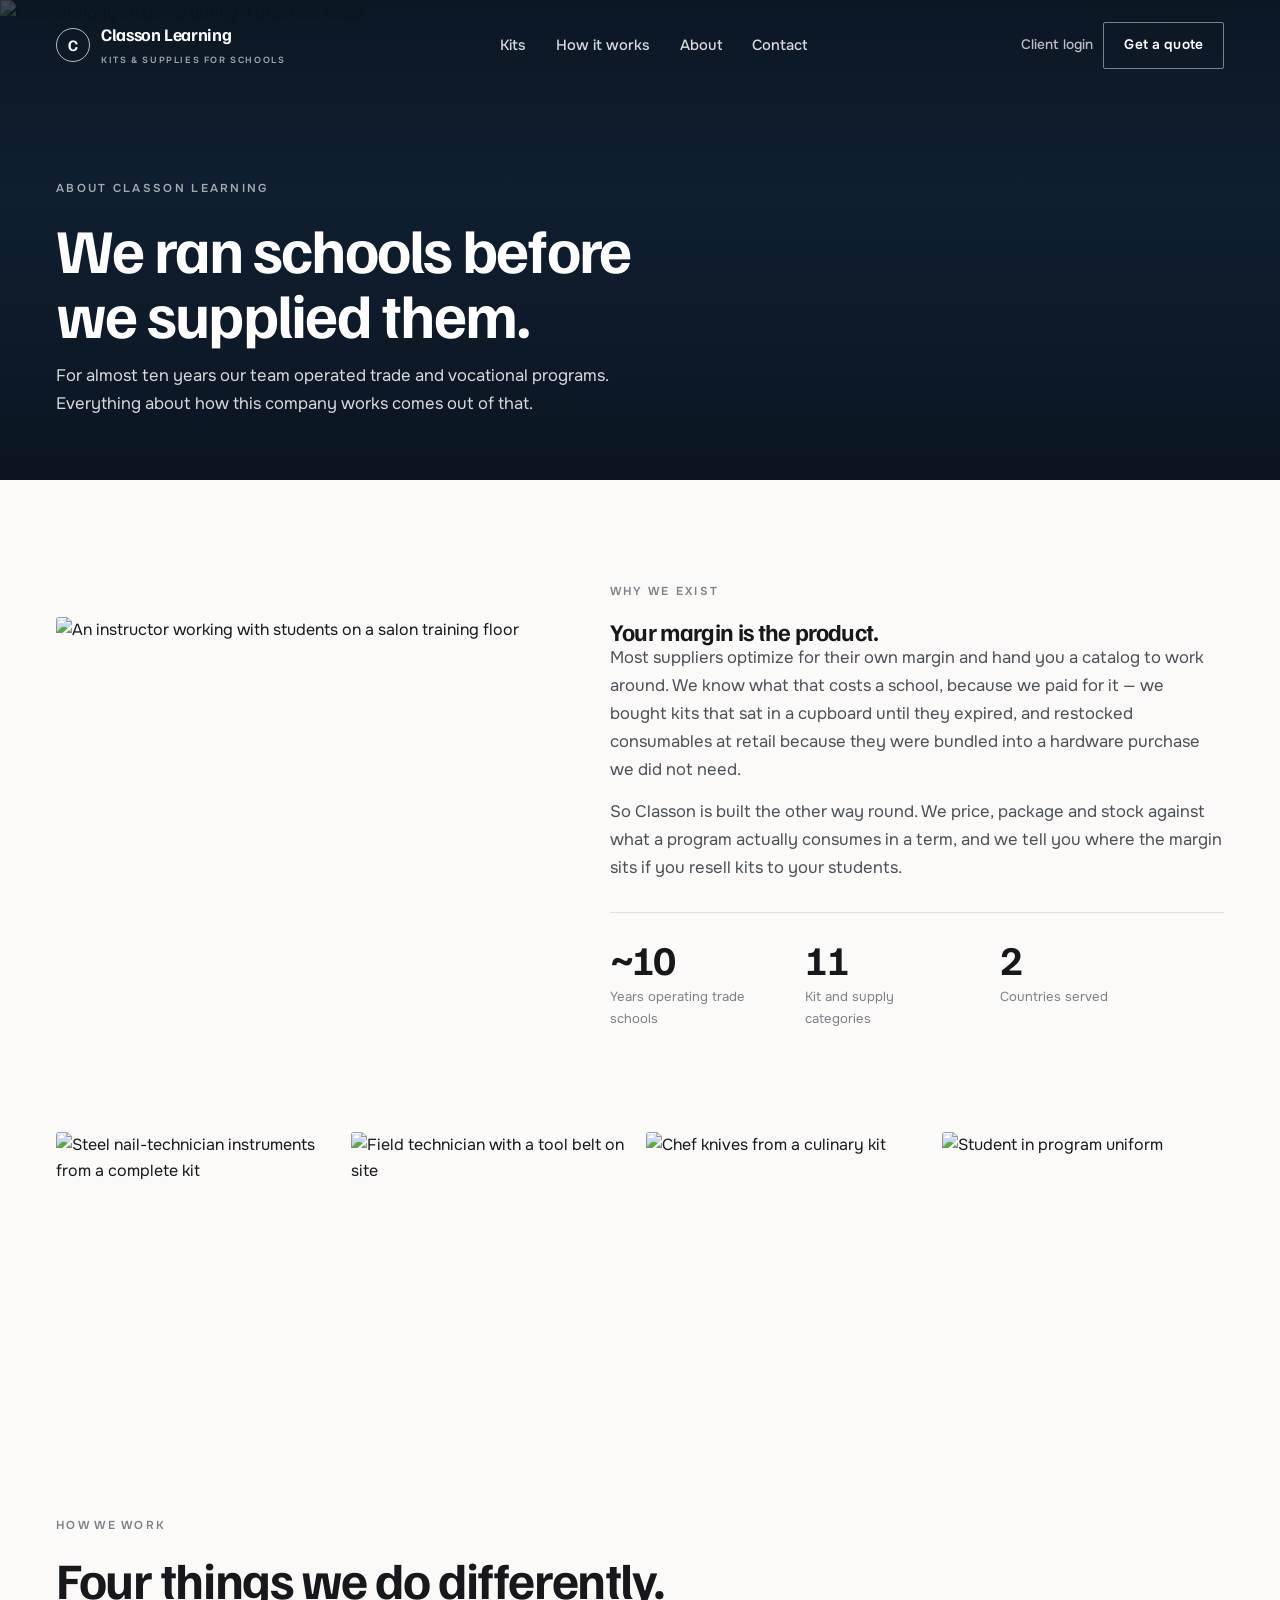
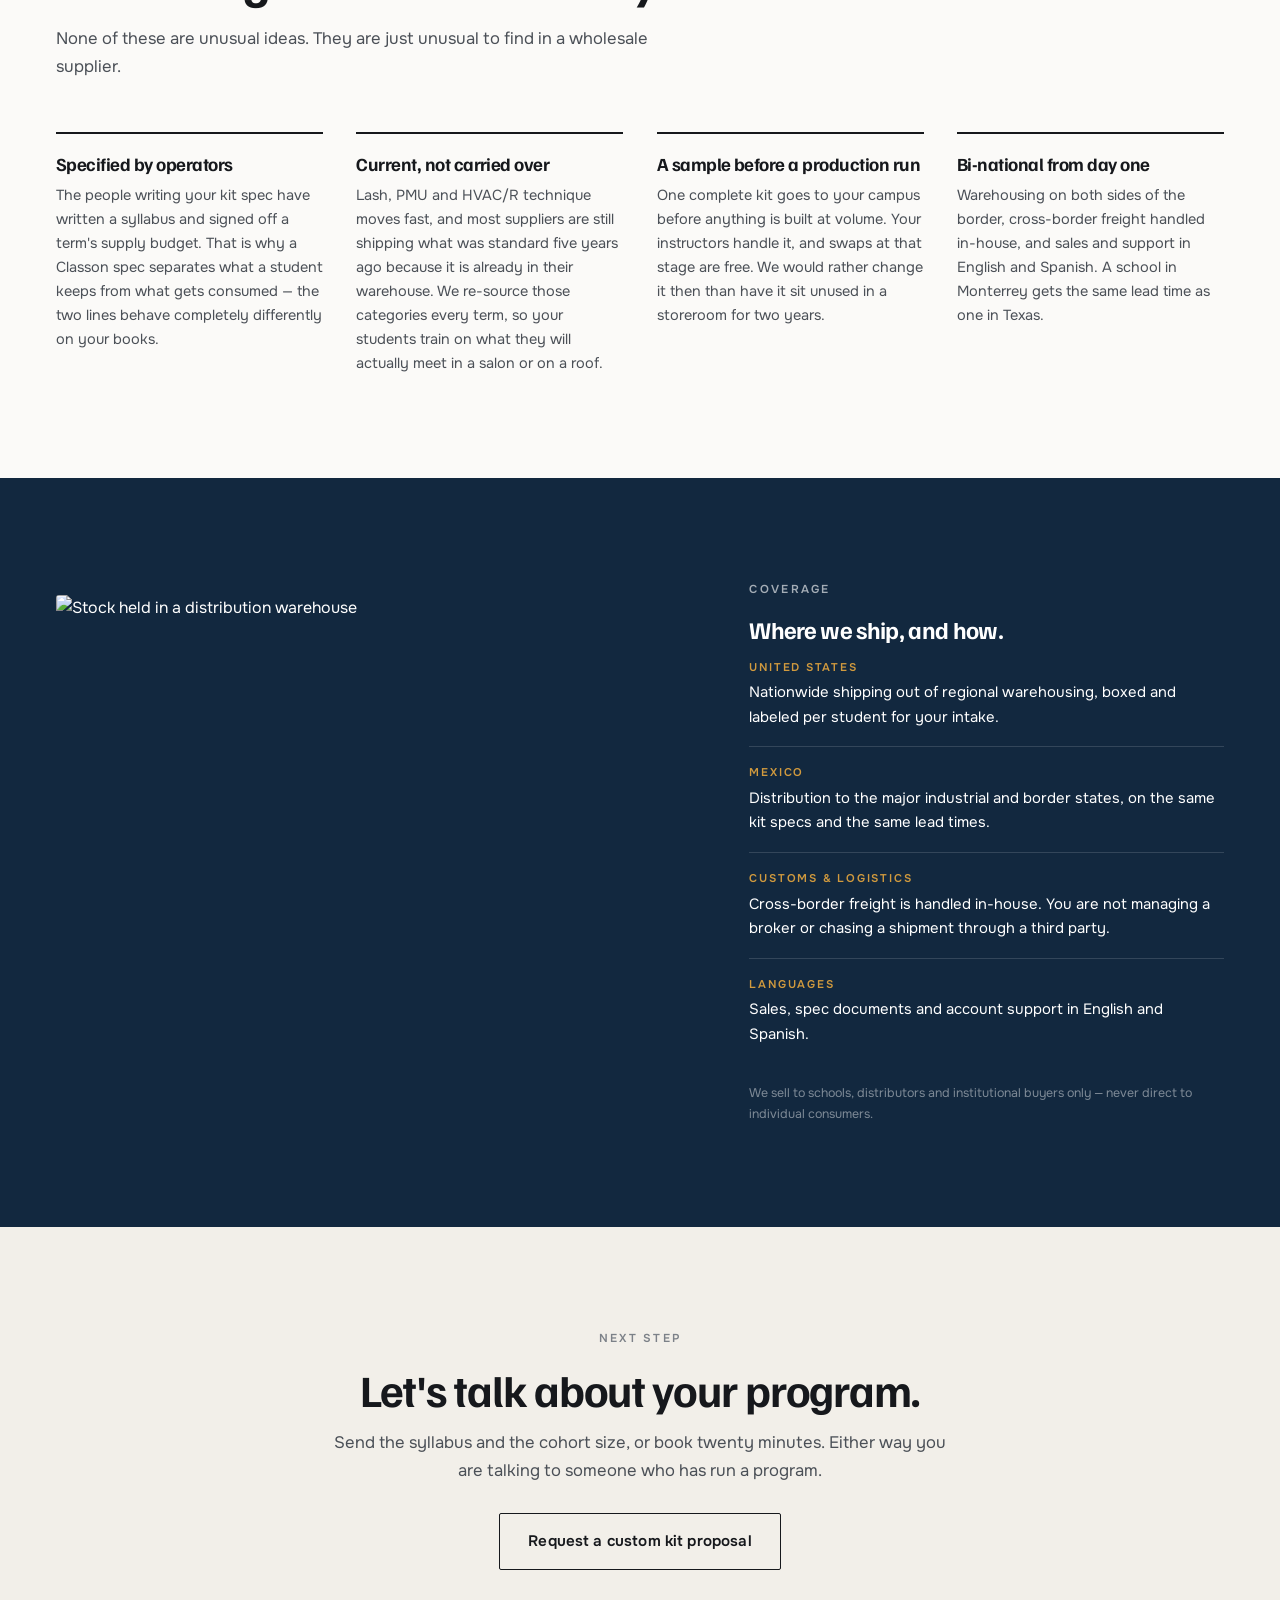
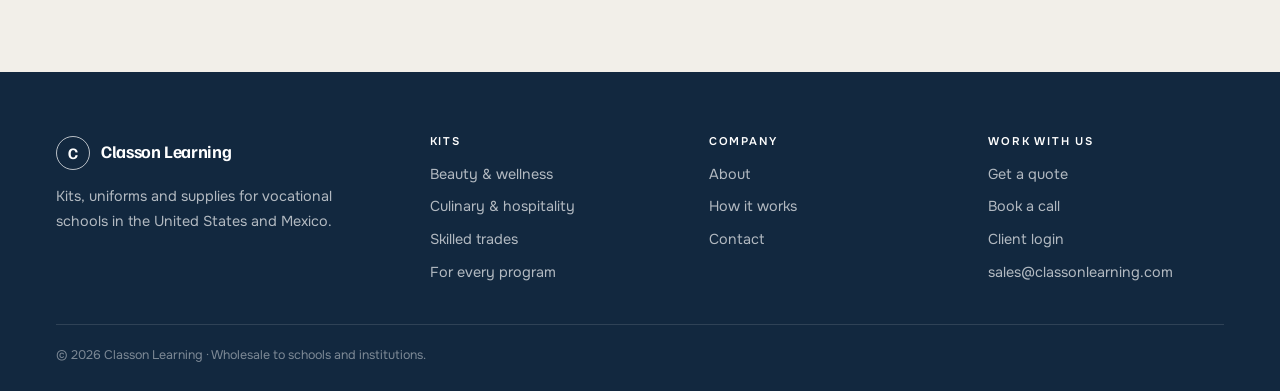
==== about.html @ 0c523d6c "Align site with the deck: quieter hero, industry groups, less copy Home now follows the deck: a quie" ====
<!DOCTYPE html>
<html lang="en">
<head>
<meta charset="UTF-8">
<meta name="viewport" content="width=device-width, initial-scale=1.0">
<title>Classon Learning | Operators First</title>
<meta name="description" content="We ran trade and vocational schools for almost ten years before we supplied one. That is why Classon kits are specified around a school's margin, not a supplier's catalog.">
<link rel="icon" type="image/png" sizes="32x32" href="img/favicon-32.png">
<link rel="apple-touch-icon" href="img/apple-touch-icon.png">
<link rel="preconnect" href="https://fonts.googleapis.com">
<link rel="preconnect" href="https://fonts.gstatic.com" crossorigin>
<link rel="stylesheet" href="https://fonts.googleapis.com/css2?family=Familjen+Grotesk:wght@400;500;600;700&family=Onest:wght@300;400;500;600&display=swap">
<link rel="stylesheet" href="css/landing.css">
<link rel="stylesheet" href="css/pages.css">
<link rel="stylesheet" href="css/site.css">
</head>
<body>

<header class="top">
  <div class="top-in">
    <a class="brand" href="index.html">
      <span class="brand-mark">C</span>
      <span>
        <span class="brand-name">Classon Learning</span>
        <span class="brand-sub">Kits &amp; supplies for schools</span>
      </span>
    </a>
    <nav class="top-nav">
      <a href="products.html">Kits</a>
      <a href="index.html#how">How it works</a>
      <a href="about.html">About</a>
      <a href="contact.html">Contact</a>
    </nav>
    <div class="top-actions">
      <a class="top-login" href="https://shop.classonlearning.com/account">Client login</a>
      <a class="btn btn-line" href="contact.html#form">Get a quote</a>
    </div>
  </div>
</header>




<section class="phead">
  <img src="https://images.unsplash.com/photo-1559599101-f09722fb4948?auto=format&fit=crop&w=2000&q=70"
       alt="Cosmetology students during a practical class">
  <div class="phead-in">
    <p class="eyebrow on-dark">About Classon Learning</p>
    <h1>We ran schools before we supplied them.</h1>
    <p class="lede">For almost ten years our team operated trade and vocational programs. Everything about how this company works comes out of that.</p>
  </div>
</section>

<!-- ============ THE ARGUMENT ============ -->
<section class="sec">
  <div class="shell proof">
    <div class="proof-img">
      <img loading="lazy" src="https://images.unsplash.com/photo-1774660810725-fb04e002003d?auto=format&fit=crop&w=1100&q=70" alt="An instructor working with students on a salon training floor">
    </div>
    <div>
      <p class="eyebrow">Why we exist</p>
      <h2>Your margin is the product.</h2>
      <p class="lede">Most suppliers optimize for their own margin and hand you a catalog to work around. We know what that costs a school, because we paid for it — we bought kits that sat in a cupboard until they expired, and restocked consumables at retail because they were bundled into a hardware purchase we did not need.</p>
      <p class="lede" style="margin-top:14px">So Classon is built the other way round. We price, package and stock against what a program actually consumes in a term, and we tell you where the margin sits if you resell kits to your students.</p>
      <div class="stats">
        <div><strong>~10</strong><span>Years operating trade schools</span></div>
        <div><strong>11</strong><span>Kit and supply categories</span></div>
        <div><strong>2</strong><span>Countries served</span></div>
      </div>
    </div>
  </div>
</section>

<!-- ============ PHOTO STRIP ============ -->
<div class="shell">
  <div class="strip">
    <img loading="lazy" src="https://images.unsplash.com/photo-1775500835259-d3b3f6d6e2f2?auto=format&fit=crop&w=700&q=70" alt="Steel nail-technician instruments from a complete kit">
    <img loading="lazy" src="https://images.unsplash.com/photo-1625148230889-8195e85aae6b?auto=format&fit=crop&w=700&q=70" alt="Field technician with a tool belt on site">
    <img loading="lazy" src="https://images.unsplash.com/photo-1778070798261-0c887a3468e3?auto=format&fit=crop&w=700&q=70" alt="Chef knives from a culinary kit">
    <img loading="lazy" src="https://images.unsplash.com/photo-1781710524164-da3a77c203e2?auto=format&fit=crop&w=700&q=70" alt="Student in program uniform">
  </div>
</div>

<!-- ============ WHAT WE BELIEVE ============ -->
<section class="sec">
  <div class="shell">
    <div class="sec-head">
      <p class="eyebrow">How we work</p>
      <h2>Four things we do differently.</h2>
      <p class="lede">None of these are unusual ideas. They are just unusual to find in a wholesale supplier.</p>
    </div>
    <div class="beliefs">
      <div class="belief">
        <h3>Specified by operators</h3>
        <p>The people writing your kit spec have written a syllabus and signed off a term's supply budget. That is why a Classon spec separates what a student keeps from what gets consumed — the two lines behave completely differently on your books.</p>
      </div>
      <div class="belief">
        <h3>Current, not carried over</h3>
        <p>Lash, PMU and HVAC/R technique moves fast, and most suppliers are still shipping what was standard five years ago because it is already in their warehouse. We re-source those categories every term, so your students train on what they will actually meet in a salon or on a roof.</p>
      </div>
      <div class="belief">
        <h3>A sample before a production run</h3>
        <p>One complete kit goes to your campus before anything is built at volume. Your instructors handle it, and swaps at that stage are free. We would rather change it then than have it sit unused in a storeroom for two years.</p>
      </div>
      <div class="belief">
        <h3>Bi-national from day one</h3>
        <p>Warehousing on both sides of the border, cross-border freight handled in-house, and sales and support in English and Spanish. A school in Monterrey gets the same lead time as one in Texas.</p>
      </div>
    </div>
  </div>
</section>

<!-- ============ COVERAGE ============ -->
<section class="sec sec-dark">
  <div class="shell inside">
    <div class="inside-img">
      <img loading="lazy" src="https://images.unsplash.com/photo-1587293852726-70cdb56c2866?auto=format&fit=crop&w=1200&q=70" alt="Stock held in a distribution warehouse">
    </div>
    <div>
      <p class="eyebrow on-dark">Coverage</p>
      <h2>Where we ship, and how.</h2>
      <ul class="cover">
        <li><strong>United States</strong>Nationwide shipping out of regional warehousing, boxed and labeled per student for your intake.</li>
        <li><strong>Mexico</strong>Distribution to the major industrial and border states, on the same kit specs and the same lead times.</li>
        <li><strong>Customs &amp; logistics</strong>Cross-border freight is handled in-house. You are not managing a broker or chasing a shipment through a third party.</li>
        <li><strong>Languages</strong>Sales, spec documents and account support in English and Spanish.</li>
      </ul>
      <p class="foot-note">We sell to schools, distributors and institutional buyers only — never direct to individual consumers.</p>
    </div>
  </div>
</section>

<!-- ============ CTA ============ -->
<section class="sec sec-tint">
  <div class="shell band">
    <p class="eyebrow">Next step</p>
    <h2>Let's talk about your program.</h2>
    <p class="lede">Send the syllabus and the cohort size, or book twenty minutes. Either way you are talking to someone who has run a program.</p>
    <a class="btn btn-ink" href="contact.html">Request a custom kit proposal</a>
  </div>
</section>

<footer class="foot">
  <div class="shell">
    <div class="foot-grid">
      <div>
        <a class="brand" href="index.html">
          <span class="brand-mark">C</span>
          <span><span class="brand-name">Classon Learning</span></span>
        </a>
        <p class="foot-blurb">Kits, uniforms and supplies for vocational schools in the United States and Mexico.</p>
      </div>
      <div>
        <h4>Kits</h4>
        <ul>
          <li><a href="products.html#beauty">Beauty &amp; wellness</a></li>
          <li><a href="products.html#culinary-hospitality">Culinary &amp; hospitality</a></li>
          <li><a href="products.html#skilled-trades">Skilled trades</a></li>
          <li><a href="products.html#every-program">For every program</a></li>
        </ul>
      </div>
      <div>
        <h4>Company</h4>
        <ul>
          <li><a href="about.html">About</a></li>
          <li><a href="index.html#how">How it works</a></li>
          <li><a href="contact.html">Contact</a></li>
        </ul>
      </div>
      <div>
        <h4>Work with us</h4>
        <ul>
          <li><a href="contact.html#form">Get a quote</a></li>
          <li><a href="#" data-book>Book a call</a></li>
          <li><a href="https://shop.classonlearning.com/account">Client login</a></li>
          <li><a href="mailto:sales@classonlearning.com">sales@classonlearning.com</a></li>
        </ul>
      </div>
    </div>
    <p class="foot-note">© 2026 Classon Learning · Wholesale to schools and institutions.</p>
  </div>
</footer>

<script src="js/site.js"></script>
</body>
</html>
---- css/landing.css ----
/* ==========================================================================
   Classon Learning — custom-kit landing page
   Photography carries the page; the chrome stays quiet.
   ========================================================================== */

:root {
  --f-display: "Familjen Grotesk", "Helvetica Neue", Arial, sans-serif;
  --f-body: "Onest", "Helvetica Neue", Arial, sans-serif;

  --paper: #fbfaf8;
  --paper-2: #f2efe9;
  --ink: #16181c;
  --ink-70: #4b5057;
  --ink-45: #7c8188;
  --line: #e4e0d8;

  --navy: #1b3a5c;
  --navy-deep: #12283f;
  --amber: #d19a3e;
  --amber-deep: #b07f2c;

  --gutter: clamp(20px, 4.5vw, 56px);
  --max: 1320px;
  --ease: cubic-bezier(.22, .61, .36, 1);
}

* { box-sizing: border-box; }

html { scroll-behavior: smooth; }

body {
  margin: 0;
  background: var(--paper);
  color: var(--ink);
  font-family: var(--f-body);
  font-size: 16px;
  line-height: 1.65;
  -webkit-font-smoothing: antialiased;
  -moz-osx-font-smoothing: grayscale;
}

img { display: block; max-width: 100%; }

h1, h2, h3, h4 {
  font-family: var(--f-display);
  font-weight: 700;
  line-height: 1.04;
  letter-spacing: -.028em;
  margin: 0;
  text-wrap: balance;
}

p { margin: 0; }
a { color: inherit; }

::selection { background: var(--amber); color: #fff; }
:focus-visible { outline: 2px solid var(--amber); outline-offset: 3px; }

.shell { width: 100%; max-width: var(--max); margin-inline: auto; padding-inline: var(--gutter); }

/* ---------- shared bits -------------------------------------------------- */
.eyebrow {
  font-family: var(--f-body);
  font-size: .72rem;
  font-weight: 600;
  letter-spacing: .2em;
  text-transform: uppercase;
  color: var(--ink-45);
  margin-bottom: 18px;
}
.eyebrow.on-dark { color: rgba(255, 255, 255, .62); }

.lede {
  font-size: clamp(1.02rem, 1.3vw, 1.16rem);
  line-height: 1.68;
  color: var(--ink-70);
  max-width: 58ch;
}

.btn {
  display: inline-flex;
  align-items: center;
  gap: 10px;
  padding: 15px 28px;
  border: 1px solid transparent;
  border-radius: 2px;
  font-family: var(--f-body);
  font-size: .95rem;
  font-weight: 600;
  letter-spacing: .01em;
  text-decoration: none;
  cursor: pointer;
  transition: background .2s var(--ease), color .2s var(--ease), border-color .2s var(--ease);
}
.btn-solid { background: var(--amber); color: #1a1408; }
.btn-solid:hover { background: var(--amber-deep); color: #fff; }
.btn-line { border-color: rgba(255, 255, 255, .45); color: #fff; }
.btn-line:hover { background: rgba(255, 255, 255, .12); border-color: #fff; }
.btn-ink { border-color: var(--ink); color: var(--ink); }
.btn-ink:hover { background: var(--ink); color: var(--paper); }

/* ---------- header ------------------------------------------------------- */
.top {
  position: absolute;
  inset: 0 0 auto;
  z-index: 50;
  padding-block: 22px;
}
.top-in {
  display: flex;
  align-items: center;
  justify-content: space-between;
  gap: 24px;
  max-width: var(--max);
  margin-inline: auto;
  padding-inline: var(--gutter);
}
.brand { display: flex; align-items: center; gap: 11px; text-decoration: none; color: #fff; }
.brand-mark {
  width: 34px; height: 34px;
  display: grid; place-items: center;
  border: 1.5px solid rgba(255, 255, 255, .7);
  border-radius: 50%;
  font-family: var(--f-display);
  font-weight: 700;
  font-size: 1rem;
  line-height: 1;
}
.brand-name {
  font-family: var(--f-display);
  font-weight: 700;
  font-size: 1.1rem;
  letter-spacing: -.02em;
  line-height: 1.1;
}
.brand-sub {
  display: block;
  font-family: var(--f-body);
  font-size: .56rem;
  font-weight: 600;
  letter-spacing: .18em;
  text-transform: uppercase;
  color: rgba(255, 255, 255, .62);
  margin-top: 3px;
}
.top-nav { display: flex; align-items: center; gap: 30px; }
.top-nav a {
  color: rgba(255, 255, 255, .84);
  text-decoration: none;
  font-size: .92rem;
  font-weight: 500;
  white-space: nowrap;
  transition: color .2s var(--ease);
}
.top-nav a:hover { color: #fff; }
.top .btn { padding: 11px 20px; font-size: .86rem; }

/* ---------- hero --------------------------------------------------------- */
.hero {
  position: relative;
  min-height: min(88vh, 780px);
  display: flex;
  align-items: flex-end;
  overflow: hidden;
  background: var(--navy-deep);
}
.hero-img {
  position: absolute;
  inset: 0;
  width: 100%; height: 100%;
  object-fit: cover;
}
.hero::after {
  content: "";
  position: absolute;
  inset: 0;
  background: linear-gradient(180deg, rgba(10, 18, 28, .72) 0%, rgba(10, 18, 28, .28) 34%, rgba(10, 18, 28, .82) 100%);
}
.hero-in {
  position: relative;
  z-index: 2;
  width: 100%;
  max-width: var(--max);
  margin-inline: auto;
  padding: 0 var(--gutter) clamp(44px, 6vw, 76px);
  color: #fff;
}
.hero h1 {
  font-size: clamp(2.5rem, 6.4vw, 5rem);
  max-width: 17ch;
  margin-bottom: 20px;
  color: #fff;
}
.hero .lede { color: rgba(255, 255, 255, .84); max-width: 50ch; }
.hero-cta { display: flex; flex-wrap: wrap; gap: 12px; margin-top: 30px; }

/* trades rail sits on the hero's lower edge */
.rail {
  background: var(--navy-deep);
  color: #fff;
  border-top: 1px solid rgba(255, 255, 255, .1);
}
.rail-in {
  display: flex;
  gap: clamp(18px, 3vw, 42px);
  overflow-x: auto;
  scrollbar-width: none;
  padding: 18px var(--gutter);
  max-width: var(--max);
  margin-inline: auto;
  align-items: center;
}
.rail-in::-webkit-scrollbar { display: none; }
.rail-label {
  flex: 0 0 auto;
  font-size: .7rem;
  font-weight: 600;
  letter-spacing: .18em;
  text-transform: uppercase;
  color: rgba(255, 255, 255, .5);
}
.rail-item {
  flex: 0 0 auto;
  display: flex;
  align-items: center;
  gap: 10px;
  font-size: .88rem;
  font-weight: 500;
  color: rgba(255, 255, 255, .9);
  white-space: nowrap;
}
.rail-item img {
  width: 40px; height: 40px;
  border-radius: 2px;
  object-fit: cover;
  filter: saturate(.9);
}

/* ---------- section scaffolding ------------------------------------------ */
.sec { padding-block: clamp(64px, 8vw, 118px); }
.sec-head { max-width: 62ch; margin-bottom: clamp(34px, 4vw, 54px); }
.sec-head h2 { font-size: clamp(2rem, 4.2vw, 3.2rem); margin-bottom: 18px; }

.sec-dark { background: var(--navy-deep); color: #fff; }
.sec-dark .lede { color: rgba(255, 255, 255, .78); }
.sec-tint { background: var(--paper-2); }

/* ---------- the custom-kit process --------------------------------------- */
.step {
  display: grid;
  grid-template-columns: minmax(0, 1.05fr) minmax(0, .95fr);
  gap: clamp(28px, 4.5vw, 72px);
  align-items: center;
  padding-block: clamp(34px, 4.5vw, 58px);
  border-top: 1px solid var(--line);
}
.step:first-of-type { border-top: 0; padding-top: 0; }
.step:nth-child(even) .step-media { order: -1; }

.step-media { position: relative; }
.step-media img {
  width: 100%;
  aspect-ratio: 4 / 3;
  object-fit: cover;
  border-radius: 3px;
}
.step-n {
  position: absolute;
  top: 16px; left: 16px;
  width: 42px; height: 42px;
  display: grid; place-items: center;
  background: var(--paper);
  color: var(--ink);
  font-family: var(--f-display);
  font-weight: 700;
  font-size: 1.05rem;
  border-radius: 50%;
}
.step h3 { font-size: clamp(1.4rem, 2.4vw, 1.95rem); margin-bottom: 12px; }
.step p { color: var(--ink-70); max-width: 46ch; }
.step-note {
  margin-top: 16px;
  padding-top: 14px;
  border-top: 1px solid var(--line);
  font-size: .86rem;
  color: var(--ink-45);
}

/* ---------- mosaic gallery ------------------------------------------------ */
.mosaic {
  display: grid;
  grid-template-columns: repeat(4, 1fr);
  gap: clamp(8px, 1vw, 14px);
}
.tile { position: relative; overflow: hidden; border-radius: 3px; background: var(--paper-2); }
.tile img {
  width: 100%; height: 100%;
  object-fit: cover;
  transition: transform .7s var(--ease);
}
.tile:hover img { transform: scale(1.04); }
.tile figcaption {
  position: absolute;
  left: 0; right: 0; bottom: 0;
  padding: 26px 16px 14px;
  background: linear-gradient(transparent, rgba(8, 14, 22, .85));
  color: #fff;
  font-size: .82rem;
  font-weight: 500;
  letter-spacing: .01em;
}
.tile figcaption b { display: block; font-size: .66rem; font-weight: 600; letter-spacing: .16em; text-transform: uppercase; color: rgba(255, 255, 255, .62); margin-bottom: 3px; }

.t-wide { grid-column: span 2; }
.t-tall { grid-row: span 2; }
.tile.t-tall img { min-height: 100%; }
.t-sq { aspect-ratio: 1; }
.t-43 { aspect-ratio: 4 / 3; }
.t-32 { aspect-ratio: 3 / 2; }

/* ---------- inside a kit -------------------------------------------------- */
.inside {
  display: grid;
  grid-template-columns: minmax(0, 1.15fr) minmax(0, .85fr);
  gap: clamp(28px, 4vw, 64px);
  align-items: center;
}
.inside-img img { width: 100%; aspect-ratio: 5 / 4; object-fit: cover; border-radius: 3px; }
.kit-list { list-style: none; margin: 24px 0 0; padding: 0; }
.kit-list li {
  display: flex;
  justify-content: space-between;
  gap: 18px;
  padding: 13px 0;
  border-top: 1px solid rgba(255, 255, 255, .14);
  font-size: .94rem;
}
.kit-list li:first-child { border-top: 0; }
.kit-list span { color: rgba(255, 255, 255, .58); font-size: .84rem; white-space: nowrap; }

/* ---------- proof band ---------------------------------------------------- */
.proof { display: grid; grid-template-columns: minmax(0, .9fr) minmax(0, 1.1fr); gap: clamp(28px, 4vw, 64px); align-items: center; }
.proof-img img { width: 100%; aspect-ratio: 4 / 3; object-fit: cover; border-radius: 3px; }
.stats { display: flex; flex-wrap: wrap; gap: clamp(22px, 4vw, 52px); margin-top: 30px; padding-top: 26px; border-top: 1px solid var(--line); }
.stats div strong {
  display: block;
  font-family: var(--f-display);
  font-size: clamp(1.9rem, 3.2vw, 2.6rem);
  font-weight: 700;
  letter-spacing: -.03em;
  line-height: 1;
  font-variant-numeric: tabular-nums;
}
.stats div span { display: block; margin-top: 6px; font-size: .82rem; color: var(--ink-45); max-width: 16ch; }

/* ---------- three ways to start ------------------------------------------ */
.ways { display: grid; grid-template-columns: repeat(auto-fit, minmax(260px, 1fr)); gap: clamp(14px, 1.6vw, 22px); }
.way {
  display: flex;
  flex-direction: column;
  background: var(--paper);
  border: 1px solid var(--line);
  border-radius: 3px;
  overflow: hidden;
}
.way img { width: 100%; aspect-ratio: 16 / 10; object-fit: cover; }
.way-body { display: flex; flex-direction: column; flex: 1; padding: 24px; }
.way h3 { font-size: 1.3rem; margin-bottom: 10px; }
.way p { flex: 1; font-size: .93rem; line-height: 1.62; color: var(--ink-70); margin-bottom: 20px; }
.way .btn { align-self: flex-start; }

/* ---------- footer -------------------------------------------------------- */
.foot { background: var(--navy-deep); color: rgba(255, 255, 255, .68); padding-block: clamp(46px, 5vw, 70px) 26px; }
.foot-grid {
  display: grid;
  grid-template-columns: minmax(230px, 1.4fr) repeat(auto-fit, minmax(140px, 1fr));
  gap: clamp(26px, 3.4vw, 46px);
  padding-bottom: 30px;
  border-bottom: 1px solid rgba(255, 255, 255, .12);
}
.foot h4 { font-family: var(--f-body); font-size: .7rem; font-weight: 600; letter-spacing: .16em; text-transform: uppercase; color: #fff; margin-bottom: 15px; }
.foot ul { list-style: none; margin: 0; padding: 0; }
.foot li { margin-bottom: 9px; font-size: .9rem; }
.foot a { text-decoration: none; transition: color .2s var(--ease); }
.foot a:hover { color: var(--amber); }
.foot-note { margin-top: 20px; font-size: .78rem; color: rgba(255, 255, 255, .45); }
.foot-blurb { font-size: .9rem; line-height: 1.7; margin-top: 14px; max-width: 34ch; }

/* ---------- responsive ---------------------------------------------------- */
@media (max-width: 1000px) {
  .step, .inside, .proof { grid-template-columns: minmax(0, 1fr); }
  .step:nth-child(even) .step-media { order: 0; }
  .mosaic { grid-template-columns: repeat(2, 1fr); }
  .t-wide { grid-column: span 2; }
  .t-tall { grid-row: span 1; }
  .tile.t-tall { aspect-ratio: 4 / 3; }
}

@media (max-width: 720px) {
  .top-nav { display: none; }
  /* the hero repeats this CTA a few hundred pixels down; two is clutter */
  .top .btn { display: none; }
  .brand-name { white-space: nowrap; }
  .hero { min-height: min(84vh, 640px); }
  .hero-cta .btn { flex: 1 1 auto; justify-content: center; }
}

@media (max-width: 520px) {
  /* four footer columns get too narrow to read below this */
  .foot-grid { grid-template-columns: repeat(2, minmax(0, 1fr)); }
  .foot-grid > :first-child { grid-column: 1 / -1; }
  .mosaic { grid-template-columns: 1fr; }
  .t-wide { grid-column: span 1; }
  .tile { aspect-ratio: 4 / 3; }
}

@media (prefers-reduced-motion: reduce) {
  html { scroll-behavior: auto; }
  *, *::before, *::after { transition-duration: .01ms !important; }
}
---- css/pages.css ----
/* ==========================================================================
   Classon Learning — subpage components
   Extends css/landing.css; load it second. Tokens all come from there.
   ========================================================================== */

/* ---------- compact page head (the subpage equivalent of .hero) ----------- */
.phead {
  position: relative;
  display: flex;
  align-items: flex-end;
  min-height: min(56vh, 480px);
  overflow: hidden;
  background: var(--navy-deep);
}
.phead > img {
  position: absolute;
  inset: 0;
  width: 100%; height: 100%;
  object-fit: cover;
}
.phead::after {
  content: "";
  position: absolute;
  inset: 0;
  background: linear-gradient(180deg, rgba(10, 18, 28, .78) 0%, rgba(10, 18, 28, .42) 40%, rgba(10, 18, 28, .86) 100%);
}
.phead-in {
  position: relative;
  z-index: 2;
  width: 100%;
  max-width: var(--max);
  margin-inline: auto;
  padding: 0 var(--gutter) clamp(38px, 5vw, 62px);
  color: #fff;
}
.phead h1 {
  font-size: clamp(2.1rem, 5vw, 3.9rem);
  max-width: 20ch;
  color: #fff;
}
.phead .lede { color: rgba(255, 255, 255, .84); margin-top: 16px; }

/* ---------- program jump bar --------------------------------------------- */
.chips {
  position: sticky;
  top: 0;
  z-index: 40;
  background: var(--navy-deep);
  border-bottom: 1px solid rgba(255, 255, 255, .1);
}
.chips-in {
  display: flex;
  align-items: center;
  gap: 8px;
  overflow-x: auto;
  scrollbar-width: none;
  max-width: var(--max);
  margin-inline: auto;
  padding: 12px var(--gutter);
}
.chips-in::-webkit-scrollbar { display: none; }
.chips a {
  flex: 0 0 auto;
  padding: 8px 15px;
  border: 1px solid rgba(255, 255, 255, .2);
  border-radius: 2px;
  color: rgba(255, 255, 255, .82);
  font-size: .84rem;
  font-weight: 500;
  text-decoration: none;
  white-space: nowrap;
  transition: background .2s var(--ease), border-color .2s var(--ease), color .2s var(--ease);
}
.chips a:hover { background: rgba(255, 255, 255, .12); border-color: #fff; color: #fff; }

/* ---------- one program: banner, then its kits ---------------------------- */
.prog { padding-block: clamp(40px, 5vw, 68px); border-top: 1px solid var(--line); }
.prog:first-of-type { border-top: 0; padding-top: 0; }

/* scroll-margin keeps the sticky chip bar off the heading when jumped to */
.prog, .anchor { scroll-margin-top: 70px; }

.prog-banner {
  position: relative;
  overflow: hidden;
  border-radius: 3px;
  margin-bottom: clamp(20px, 2.4vw, 32px);
}
.prog-banner img { width: 100%; aspect-ratio: 32 / 9; object-fit: cover; }
.prog-banner::after {
  content: "";
  position: absolute;
  inset: 0;
  background: linear-gradient(90deg, rgba(10, 18, 28, .82) 0%, rgba(10, 18, 28, .3) 62%, transparent 100%);
}
.prog-banner-txt {
  position: absolute;
  z-index: 2;
  left: clamp(20px, 3vw, 40px);
  bottom: clamp(18px, 2.6vw, 34px);
  right: clamp(20px, 3vw, 40px);
  color: #fff;
}
.prog-banner-txt h2 { font-size: clamp(1.5rem, 3vw, 2.3rem); color: #fff; }
.prog-banner-txt p {
  margin-top: 8px;
  font-size: .92rem;
  color: rgba(255, 255, 255, .8);
  max-width: 52ch;
}

/* ---------- kit cards ----------------------------------------------------- */
.kits {
  display: grid;
  grid-template-columns: repeat(auto-fill, minmax(280px, 1fr));
  gap: clamp(14px, 1.6vw, 22px);
}
.kit {
  display: flex;
  flex-direction: column;
  background: var(--paper);
  border: 1px solid var(--line);
  border-radius: 3px;
  overflow: hidden;
}
.kit-photo { overflow: hidden; }
.kit-photo img {
  width: 100%;
  aspect-ratio: 4 / 3;
  object-fit: cover;
  transition: transform .7s var(--ease);
}
.kit:hover .kit-photo img { transform: scale(1.04); }
.kit-body { display: flex; flex-direction: column; flex: 1; padding: 20px 20px 0; }
.kit-body h3 { font-size: 1.14rem; margin-bottom: 9px; }
.kit-body p { flex: 1; font-size: .89rem; line-height: 1.6; color: var(--ink-70); }
.kit-meta {
  display: flex;
  flex-wrap: wrap;
  justify-content: space-between;
  gap: 10px;
  margin-top: 18px;
  padding: 12px 20px;
  border-top: 1px solid var(--line);
  font-size: .76rem;
  letter-spacing: .04em;
  color: var(--ink-45);
  font-variant-numeric: tabular-nums;
}
.kit-meta .sku { text-transform: uppercase; letter-spacing: .1em; }

/* ---------- plain CTA band ------------------------------------------------ */
.band { text-align: center; }
.band h2 { font-size: clamp(1.8rem, 3.6vw, 2.8rem); }
.band .lede { margin: 16px auto 0; }
.band .btn { margin-top: 28px; }

/* ---------- four-photo strip ---------------------------------------------- */
.strip { display: grid; grid-template-columns: repeat(4, 1fr); gap: clamp(8px, 1vw, 14px); }
.strip img { width: 100%; aspect-ratio: 1; object-fit: cover; border-radius: 3px; }

/* ---------- beliefs / coverage lists -------------------------------------- */
.beliefs { display: grid; grid-template-columns: repeat(auto-fit, minmax(240px, 1fr)); gap: clamp(20px, 2.6vw, 40px); }
.belief { padding-top: 20px; border-top: 2px solid var(--ink); }
.belief h3 { font-size: 1.16rem; margin-bottom: 10px; }
.belief p { font-size: .91rem; line-height: 1.65; color: var(--ink-70); }

.cover { list-style: none; margin: 0; padding: 0; }
.cover li { padding: 16px 0; border-top: 1px solid rgba(255, 255, 255, .14); font-size: .93rem; }
.cover li:first-child { border-top: 0; }
.cover strong { display: block; font-family: var(--f-body); font-size: .7rem; font-weight: 600; letter-spacing: .16em; text-transform: uppercase; color: var(--amber); margin-bottom: 5px; }

/* ---------- contact: form + side rail ------------------------------------- */
.reach {
  display: grid;
  grid-template-columns: minmax(0, 1.25fr) minmax(0, .75fr);
  gap: clamp(28px, 4vw, 60px);
  align-items: start;
}
.form-card { background: var(--paper); border: 1px solid var(--line); border-radius: 3px; padding: clamp(22px, 3vw, 38px); }
.fields { display: grid; grid-template-columns: repeat(2, minmax(0, 1fr)); gap: 18px; }
.field { display: flex; flex-direction: column; }
.field.full { grid-column: 1 / -1; }
.field label {
  font-size: .72rem;
  font-weight: 600;
  letter-spacing: .12em;
  text-transform: uppercase;
  color: var(--ink-45);
  margin-bottom: 7px;
}
.field input, .field select, .field textarea {
  font-family: var(--f-body);
  font-size: .95rem;
  color: var(--ink);
  background: #fff;
  border: 1px solid var(--line);
  border-radius: 2px;
  padding: 11px 13px;
  width: 100%;
  transition: border-color .2s var(--ease);
}
.field textarea { min-height: 120px; resize: vertical; }
.field input:focus, .field select:focus, .field textarea:focus { border-color: var(--navy); outline: none; }
.form-card .btn { margin-top: 24px; }
.form-note { margin-top: 14px; font-size: .78rem; line-height: 1.6; color: var(--ink-45); max-width: 52ch; }

.confirm {
  display: none;
  padding: 18px 20px;
  margin-bottom: 24px;
  border-left: 3px solid var(--amber);
  background: var(--paper-2);
  font-size: .93rem;
}
.confirm.show { display: block; }
.confirm strong { display: block; font-family: var(--f-display); font-size: 1.1rem; margin-bottom: 5px; }

.rail-cards { display: flex; flex-direction: column; gap: 18px; }
.rail-card { padding-top: 18px; border-top: 2px solid var(--ink); }
.rail-card h3 { font-size: 1.05rem; margin-bottom: 9px; }
.rail-card p, .rail-card a { font-size: .91rem; line-height: 1.6; color: var(--ink-70); }
.rail-card a { text-decoration: none; border-bottom: 1px solid var(--line); }
.rail-card a:hover { border-bottom-color: var(--ink); }

/* ---------- responsive ---------------------------------------------------- */
@media (max-width: 1000px) {
  .reach { grid-template-columns: minmax(0, 1fr); }
  .prog-banner img { aspect-ratio: 21 / 9; }
}

@media (max-width: 720px) {
  .phead { min-height: min(50vh, 400px); }
  .fields { grid-template-columns: minmax(0, 1fr); }
  .strip { grid-template-columns: repeat(2, 1fr); }
  .prog-banner img { aspect-ratio: 16 / 9; }
}
---- css/site.css ----
/* ==========================================================================
   Classon Learning — value, categories, quote and billing components
   Extends css/landing.css (tokens) and css/pages.css; load last.
   ========================================================================== */

/* ---------- header ------------------------------------------------------- */
.top-actions { display: flex; align-items: center; gap: 10px; }
.top-login { color: rgba(255, 255, 255, .72); font-size: .86rem; font-weight: 500; text-decoration: none; white-space: nowrap; }
.top-login:hover { color: #fff; }

/* ---------- hero promise chips ------------------------------------------ */
.promise { display: flex; flex-wrap: wrap; gap: 8px 22px; margin-top: 26px; padding: 0; list-style: none; }
.promise li { display: flex; align-items: center; gap: 8px; font-size: .9rem; color: rgba(255, 255, 255, .86); }
.promise li::before { content: ""; width: 7px; height: 7px; border-radius: 50%; background: var(--amber); flex: 0 0 auto; }

/* ---------- value: why schools work with us ------------------------------ */
.value { display: grid; grid-template-columns: minmax(0, 1fr) minmax(0, 1.35fr); gap: clamp(28px, 5vw, 72px); align-items: start; }
.value-stat { padding: clamp(24px, 3vw, 40px); background: var(--navy-deep); color: #fff; border-radius: 3px; }
.value-stat strong { display: block; font-family: var(--f-display); font-size: clamp(3rem, 7vw, 5.2rem); line-height: 1; letter-spacing: -.04em; color: var(--amber); }
.value-stat p { margin-top: 14px; font-size: 1.02rem; line-height: 1.55; color: rgba(255, 255, 255, .86); }
.value-stat small { display: block; margin-top: 16px; font-size: .76rem; line-height: 1.5; color: rgba(255, 255, 255, .5); }
.value-list { display: grid; grid-template-columns: repeat(2, minmax(0, 1fr)); gap: clamp(22px, 3vw, 36px); }
.value-item { padding-top: 18px; border-top: 2px solid var(--ink); }
.value-item h3 { font-size: 1.14rem; margin-bottom: 8px; }
.value-item p { font-size: .92rem; line-height: 1.62; color: var(--ink-70); }

/* ---------- category tiles ----------------------------------------------- */
.cats { display: grid; grid-template-columns: repeat(auto-fill, minmax(240px, 1fr)); gap: clamp(12px, 1.4vw, 18px); }
.cat {
  position: relative;
  display: flex;
  align-items: flex-end;
  min-height: 230px;
  overflow: hidden;
  border-radius: 3px;
  background: var(--navy-deep);
  color: #fff;
  text-decoration: none;
}
.cat img { position: absolute; inset: 0; width: 100%; height: 100%; object-fit: cover; transition: transform .7s var(--ease); }
.cat::after { content: ""; position: absolute; inset: 0; background: linear-gradient(180deg, rgba(10, 18, 28, .05) 20%, rgba(10, 18, 28, .86) 100%); }
.cat:hover img { transform: scale(1.05); }
.cat-txt { position: relative; z-index: 2; padding: 18px 18px 16px; }
.cat-txt h3 { font-size: 1.12rem; color: #fff; }
.cat-txt p { margin-top: 5px; font-size: .8rem; line-height: 1.45; color: rgba(255, 255, 255, .78); }

/* ---------- school types -------------------------------------------------- */
.schools { display: flex; flex-wrap: wrap; gap: 10px; margin: 0; padding: 0; list-style: none; }
.schools li { padding: 10px 16px; border: 1px solid rgba(255, 255, 255, .22); border-radius: 2px; font-size: .9rem; color: rgba(255, 255, 255, .9); }

/* ---------- compact steps ------------------------------------------------- */
.steps { display: grid; grid-template-columns: repeat(4, minmax(0, 1fr)); gap: clamp(18px, 2.4vw, 32px); counter-reset: step; margin: 0; padding: 0; list-style: none; }
.steps li { counter-increment: step; padding-top: 18px; border-top: 2px solid var(--ink); }
.steps li::before {
  content: counter(step, decimal-leading-zero);
  display: block;
  margin-bottom: 10px;
  font-family: var(--f-display);
  font-size: .9rem;
  font-weight: 700;
  color: var(--amber-deep);
}
.steps h3 { font-size: 1.1rem; margin-bottom: 8px; }
.steps p { font-size: .9rem; line-height: 1.6; color: var(--ink-70); }

/* ---------- full-service list --------------------------------------------- */
.service { display: grid; grid-template-columns: repeat(auto-fit, minmax(210px, 1fr)); gap: 0 clamp(20px, 3vw, 40px); margin: 0; padding: 0; list-style: none; }
.service li { padding: 14px 0; border-top: 1px solid var(--line); font-size: .93rem; }
.service strong { display: block; font-family: var(--f-display); font-size: 1rem; margin-bottom: 2px; }
.service span { color: var(--ink-70); font-size: .87rem; }

/* ---------- billing band -------------------------------------------------- */
.bill { display: grid; grid-template-columns: minmax(0, 1.2fr) minmax(0, 1fr); gap: clamp(24px, 4vw, 60px); align-items: center; }
.bill ul { margin: 0; padding: 0; list-style: none; }
.bill li { padding: 13px 0; border-top: 1px solid var(--line); font-size: .93rem; color: var(--ink-70); }
.bill li strong { color: var(--ink); }

/* ---------- quote block (form + book a call) ------------------------------ */
.quote { display: grid; grid-template-columns: minmax(0, 1.3fr) minmax(0, .7fr); gap: clamp(24px, 4vw, 56px); align-items: start; }
.quote-side { display: flex; flex-direction: column; gap: 18px; }
.quote-card { padding: 22px 24px; background: var(--paper); border: 1px solid var(--line); border-radius: 3px; }
.quote-card h3 { font-size: 1.1rem; margin-bottom: 8px; }
.quote-card p { font-size: .9rem; line-height: 1.6; color: var(--ink-70); }
.quote-card .btn { margin-top: 16px; }
.quote-card a:not(.btn) { color: var(--navy); }
.sla { display: inline-flex; align-items: center; gap: 8px; padding: 6px 12px; margin-bottom: 16px; background: rgba(209, 154, 62, .16); color: var(--amber-deep); border-radius: 2px; font-size: .78rem; font-weight: 600; letter-spacing: .06em; text-transform: uppercase; }
.form-card .btn[disabled] { opacity: .6; cursor: progress; }
.hp { position: absolute; left: -9999px; }

/* ---------- catalog: one row per category --------------------------------- */
.catrow { display: grid; grid-template-columns: minmax(0, 1fr) minmax(0, 1.1fr); gap: clamp(22px, 4vw, 56px); align-items: center; padding-block: clamp(36px, 5vw, 64px); border-top: 1px solid var(--line); scroll-margin-top: 70px; }
.catrow:first-child { border-top: 0; padding-top: 0; }
.catrow:nth-child(even) .catrow-img { order: 2; }
.catrow-img img { width: 100%; aspect-ratio: 4 / 3; object-fit: cover; border-radius: 3px; }
.catrow h2 { font-size: clamp(1.6rem, 3vw, 2.3rem); margin-bottom: 12px; }
.catrow .lede { font-size: 1rem; }
.catrow ul { columns: 2; column-gap: 28px; margin: 20px 0 0; padding: 0; list-style: none; }
.catrow li { break-inside: avoid; padding: 7px 0 7px 18px; position: relative; font-size: .9rem; color: var(--ink-70); }
.catrow li::before { content: ""; position: absolute; left: 0; top: 15px; width: 8px; height: 2px; background: var(--amber); }
.catrow-for { margin-top: 16px; font-size: .8rem; color: var(--ink-45); }
.catrow-cta { display: flex; flex-wrap: wrap; gap: 10px; margin-top: 22px; }
.catrow-cta .btn { padding: 12px 20px; font-size: .88rem; }

/* ---------- responsive ---------------------------------------------------- */
@media (max-width: 1000px) {
  .value, .bill, .quote, .catrow { grid-template-columns: minmax(0, 1fr); }
  .catrow:nth-child(even) .catrow-img { order: 0; }
  .steps { grid-template-columns: repeat(2, minmax(0, 1fr)); }
}
@media (max-width: 720px) {
  .top-login { display: none; }
  .value-list, .steps { grid-template-columns: minmax(0, 1fr); }
  .catrow ul { columns: 1; }
  .cat { min-height: 190px; }
}

.cat-cta { background: var(--amber); color: #1a1408; }
.cat-cta::after { display: none; }
.cat-cta .cat-txt h3 { color: #1a1408; }
.cat-cta .cat-txt p { color: rgba(26, 20, 8, .8); font-size: .88rem; }
.cat-cta:hover { background: var(--amber-deep); }

/* keep tall hero copy clear of the absolutely positioned header */
.hero, .phead { padding-top: 112px; }

/* ==========================================================================
   Deck-aligned home: quieter hero, stat band, industry groups, service
   ========================================================================== */
.hero h1 { font-size: clamp(2.2rem, 4.8vw, 3.8rem); font-weight: 500; letter-spacing: -.02em; max-width: 20ch; }
.hero .eyebrow { margin-bottom: 14px; }

.stat strong { display: block; font-family: var(--f-display); font-size: clamp(4.5rem, 14vw, 10rem); line-height: 1; letter-spacing: -.04em; color: var(--amber); }
.stat-main { margin-top: 18px; max-width: 30ch; font-size: clamp(1.4rem, 2.6vw, 2.1rem); line-height: 1.3; color: #F4F1EA; }
.stat-sub { margin-top: 14px; font-size: clamp(1.05rem, 1.6vw, 1.3rem); color: rgba(255, 255, 255, .72); }

.groups { display: grid; grid-template-columns: repeat(4, minmax(0, 1fr)); gap: clamp(16px, 2vw, 28px); }
.group { display: flex; flex-direction: column; }
.group-img { display: block; overflow: hidden; border-radius: 3px; }
.group-img img { width: 100%; aspect-ratio: 4 / 3; object-fit: cover; transition: transform .7s var(--ease); }
.group:hover .group-img img { transform: scale(1.04); }
.group h3 { margin: 18px 0 10px; padding-top: 14px; border-top: 3px solid var(--amber); font-size: 1.35rem; }
.group:nth-child(2) h3 { border-top-color: var(--navy); }
.group:nth-child(3) h3 { border-top-color: var(--amber-deep); }
.group:nth-child(4) h3 { border-top-color: var(--ink-70); }
.group h3 a { text-decoration: none; }
.group ul { margin: 0; padding: 0; list-style: none; }
.group li a { display: block; padding: 5px 0; font-size: .98rem; color: var(--ink-70); text-decoration: none; }
.group li a:hover { color: var(--ink); }

.svc { display: grid; grid-template-columns: minmax(0, 1.3fr) minmax(0, 1fr); gap: clamp(24px, 4vw, 64px); align-items: stretch; }
.svc h2 { font-size: clamp(2rem, 4.2vw, 3.2rem); margin-bottom: 22px; }
.svc-list { margin: 0; padding: 0; list-style: none; }
.svc-list li { padding: 16px 0; border-top: 1px solid var(--line); font-size: clamp(1.05rem, 1.6vw, 1.3rem); }
.svc-list li:first-child { border-top: 2px solid var(--ink); }
.svc-card { display: flex; flex-direction: column; justify-content: center; padding: clamp(28px, 4vw, 52px); background: var(--navy-deep); border-radius: 3px; }
.svc-big { font-family: var(--f-display); font-size: clamp(1.8rem, 3.4vw, 2.7rem); font-weight: 600; line-height: 1.1; color: #F4F1EA; }

.steps h3 { font-size: clamp(1.15rem, 1.8vw, 1.45rem); margin: 0; }
.how-note { margin-top: 36px; font-size: 1.05rem; color: var(--ink-70); }
.how-note a { color: var(--navy); }

.catgroup { padding-top: clamp(28px, 4vw, 48px); scroll-margin-top: 70px; }
.catgroup:first-child { padding-top: 0; }
.catgroup > .eyebrow { margin-bottom: 0; padding-bottom: 14px; border-bottom: 2px solid var(--ink); color: var(--ink); }
.catgroup .catrow:first-of-type { border-top: 0; padding-top: clamp(28px, 4vw, 48px); }

@media (max-width: 1000px) {
  .groups { grid-template-columns: repeat(2, minmax(0, 1fr)); }
  .svc { grid-template-columns: minmax(0, 1fr); }
}
@media (max-width: 520px) {
  .groups { grid-template-columns: minmax(0, 1fr); }
}
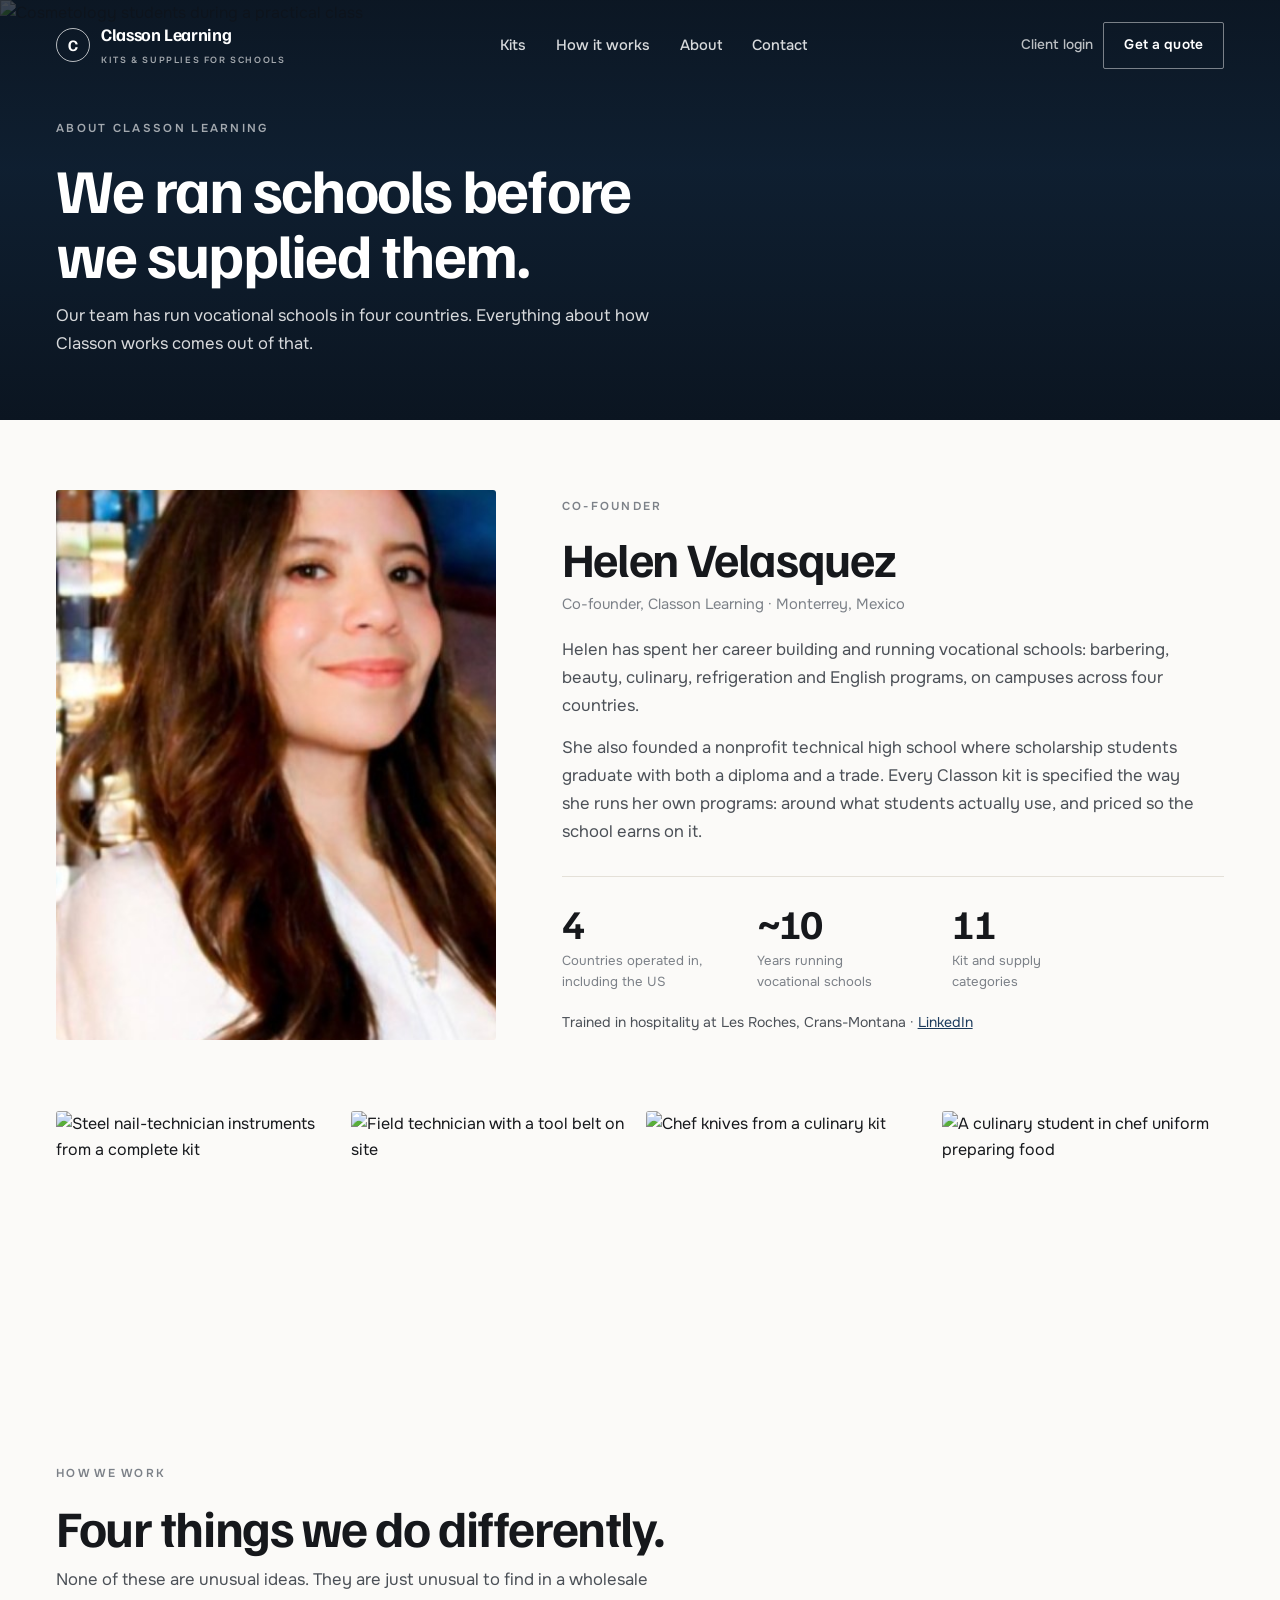
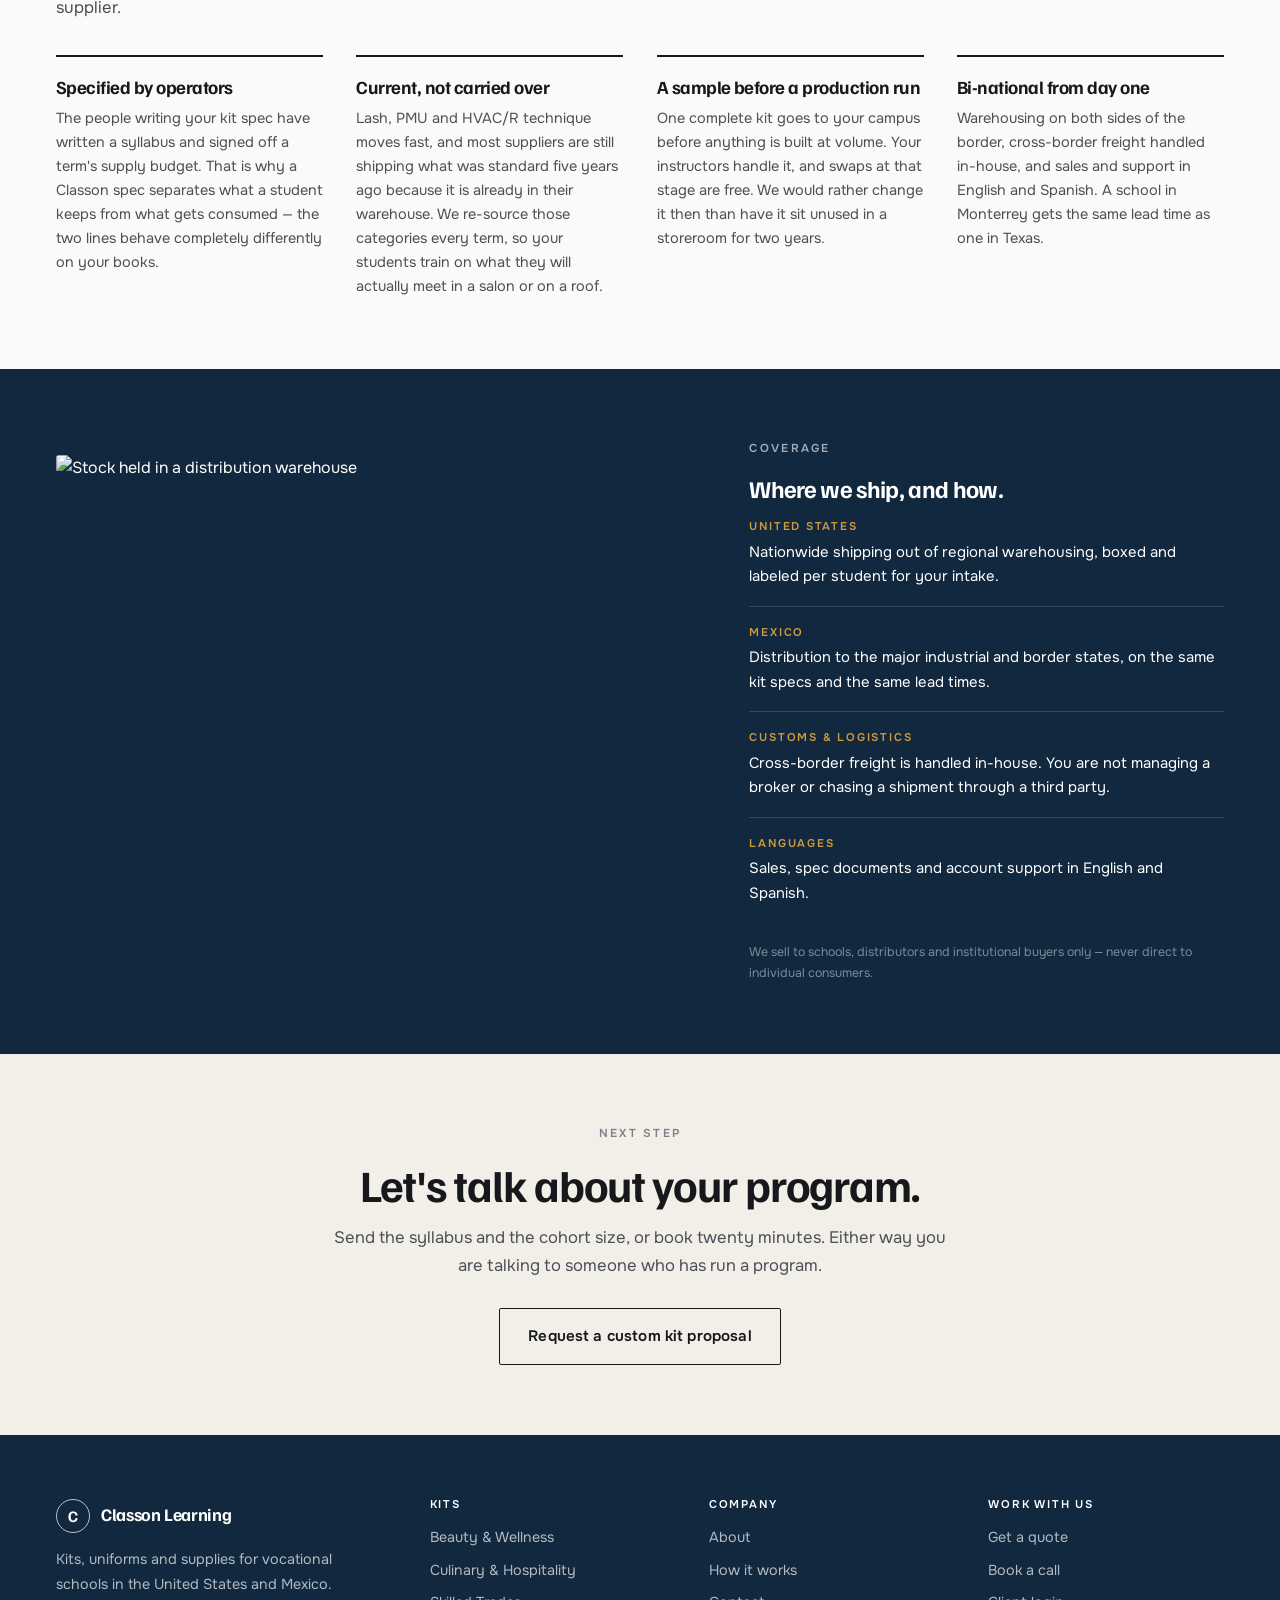
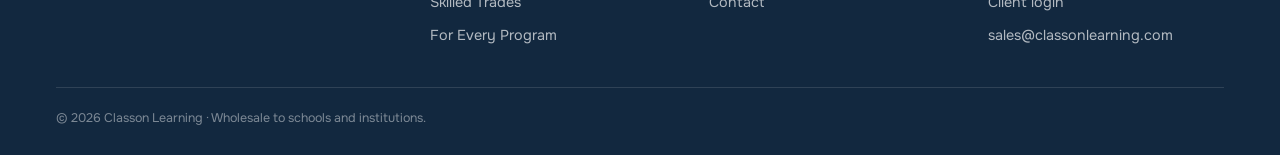
==== commit c71be9b2: "30-40% stat, Title Case names, new photos, multi-select quote form, founder - Opportunity stat is 30" ====
--- a/about.html
+++ b/about.html
@@ -41,32 +41,37 @@
 
 
 
+
+
+
 <section class="phead">
   <img src="https://images.unsplash.com/photo-1559599101-f09722fb4948?auto=format&fit=crop&w=2000&q=70"
        alt="Cosmetology students during a practical class">
   <div class="phead-in">
     <p class="eyebrow on-dark">About Classon Learning</p>
     <h1>We ran schools before we supplied them.</h1>
-    <p class="lede">For almost ten years our team operated trade and vocational programs. Everything about how this company works comes out of that.</p>
+    <p class="lede">Our team has run vocational schools in four countries. Everything about how Classon works comes out of that.</p>
   </div>
 </section>
 
-<!-- ============ THE ARGUMENT ============ -->
-<section class="sec">
-  <div class="shell proof">
-    <div class="proof-img">
-      <img loading="lazy" src="https://images.unsplash.com/photo-1774660810725-fb04e002003d?auto=format&fit=crop&w=1100&q=70" alt="An instructor working with students on a salon training floor">
+<!-- ============ FOUNDER ============ -->
+<section class="sec" id="team">
+  <div class="shell founder">
+    <div class="founder-img">
+      <img src="img/helen-velasquez.jpg" alt="Helen Velasquez, co-founder of Classon Learning">
     </div>
     <div>
-      <p class="eyebrow">Why we exist</p>
-      <h2>Your margin is the product.</h2>
-      <p class="lede">Most suppliers optimize for their own margin and hand you a catalog to work around. We know what that costs a school, because we paid for it — we bought kits that sat in a cupboard until they expired, and restocked consumables at retail because they were bundled into a hardware purchase we did not need.</p>
-      <p class="lede" style="margin-top:14px">So Classon is built the other way round. We price, package and stock against what a program actually consumes in a term, and we tell you where the margin sits if you resell kits to your students.</p>
+      <p class="eyebrow">Co-founder</p>
+      <h2>Helen Velasquez</h2>
+      <p class="founder-role">Co-founder, Classon Learning · Monterrey, Mexico</p>
+      <p class="lede">Helen has spent her career building and running vocational schools: barbering, beauty, culinary, refrigeration and English programs, on campuses across four countries.</p>
+      <p class="lede" style="margin-top:14px">She also founded a nonprofit technical high school where scholarship students graduate with both a diploma and a trade. Every Classon kit is specified the way she runs her own programs: around what students actually use, and priced so the school earns on it.</p>
       <div class="stats">
-        <div><strong>~10</strong><span>Years operating trade schools</span></div>
+        <div><strong>4</strong><span>Countries operated in, including the US</span></div>
+        <div><strong>~10</strong><span>Years running vocational schools</span></div>
         <div><strong>11</strong><span>Kit and supply categories</span></div>
-        <div><strong>2</strong><span>Countries served</span></div>
       </div>
+      <p class="founder-links">Trained in hospitality at Les Roches, Crans-Montana · <a href="https://www.linkedin.com/in/helen-velasquez-5212841b0/" target="_blank" rel="noopener">LinkedIn</a></p>
     </div>
   </div>
 </section>
@@ -77,7 +82,7 @@
     <img loading="lazy" src="https://images.unsplash.com/photo-1775500835259-d3b3f6d6e2f2?auto=format&fit=crop&w=700&q=70" alt="Steel nail-technician instruments from a complete kit">
     <img loading="lazy" src="https://images.unsplash.com/photo-1625148230889-8195e85aae6b?auto=format&fit=crop&w=700&q=70" alt="Field technician with a tool belt on site">
     <img loading="lazy" src="https://images.unsplash.com/photo-1778070798261-0c887a3468e3?auto=format&fit=crop&w=700&q=70" alt="Chef knives from a culinary kit">
-    <img loading="lazy" src="https://images.unsplash.com/photo-1781710524164-da3a77c203e2?auto=format&fit=crop&w=700&q=70" alt="Student in program uniform">
+    <img loading="lazy" src="https://images.unsplash.com/photo-1709837167719-1ff90bdbbac5?auto=format&fit=crop&w=700&q=70" alt="A culinary student in chef uniform preparing food">
   </div>
 </div>
 
@@ -153,10 +158,10 @@
       <div>
         <h4>Kits</h4>
         <ul>
-          <li><a href="products.html#beauty">Beauty &amp; wellness</a></li>
-          <li><a href="products.html#culinary-hospitality">Culinary &amp; hospitality</a></li>
-          <li><a href="products.html#skilled-trades">Skilled trades</a></li>
-          <li><a href="products.html#every-program">For every program</a></li>
+          <li><a href="products.html#beauty">Beauty &amp; Wellness</a></li>
+          <li><a href="products.html#culinary-hospitality">Culinary &amp; Hospitality</a></li>
+          <li><a href="products.html#skilled-trades">Skilled Trades</a></li>
+          <li><a href="products.html#every-program">For Every Program</a></li>
         </ul>
       </div>
       <div>
--- a/css/site.css
+++ b/css/site.css
@@ -171,3 +171,32 @@
 @media (max-width: 520px) {
   .groups { grid-template-columns: minmax(0, 1fr); }
 }
+
+/* ---------- quote form: kit types as checkboxes --------------------------- */
+.kit-pick { border: 0; padding: 0; margin: 0; min-width: 0; }
+.kit-pick legend { padding: 0; margin-bottom: 10px; font-size: .72rem; font-weight: 600; letter-spacing: .12em; text-transform: uppercase; color: var(--ink-45); }
+.kit-pick legend span { text-transform: none; letter-spacing: 0; font-weight: 400; }
+.checks { display: grid; grid-template-columns: repeat(2, minmax(0, 1fr)); gap: 8px 16px; }
+.check { display: flex; align-items: center; gap: 10px; padding: 10px 12px; border: 1px solid var(--line); border-radius: 2px; background: #fff; font-size: .92rem; line-height: 1.3; cursor: pointer; }
+.check input { width: 16px; height: 16px; accent-color: var(--navy); flex: 0 0 auto; }
+.check:has(input:checked) { border-color: var(--navy); background: rgba(27, 58, 92, .05); }
+@media (max-width: 720px) { .checks { grid-template-columns: minmax(0, 1fr); } }
+
+/* ---------- desktop rhythm: sections were too airy on wide screens --------- */
+.sec { padding-block: clamp(48px, 5.5vw, 84px); }
+.sec-head { margin-bottom: clamp(24px, 2.6vw, 38px); }
+.sec-head h2 { margin-bottom: 12px; }
+.hero { min-height: min(78vh, 680px); }
+.phead { min-height: min(48vh, 420px); }
+.how-note { margin-top: 28px; }
+.catrow { padding-block: clamp(28px, 3.4vw, 48px); }
+.field .check { margin-bottom: 0; font-size: .92rem; font-weight: 500; letter-spacing: 0; text-transform: none; color: var(--ink); }
+
+/* ---------- about: founder ---------------------------------------------- */
+.founder { display: grid; grid-template-columns: minmax(0, .8fr) minmax(0, 1.2fr); gap: clamp(28px, 5vw, 72px); align-items: center; }
+.founder-img img { width: 100%; max-width: 440px; aspect-ratio: 4 / 5; object-fit: cover; border-radius: 3px; }
+.founder h2 { font-size: clamp(2rem, 4vw, 3rem); }
+.founder-role { margin: 8px 0 20px; font-size: .92rem; color: var(--ink-45); }
+.founder-links { margin-top: 18px; font-size: .88rem; color: var(--ink-70); }
+.founder-links a { color: var(--navy); }
+@media (max-width: 1000px) { .founder { grid-template-columns: minmax(0, 1fr); } .founder-img img { max-width: 360px; } }
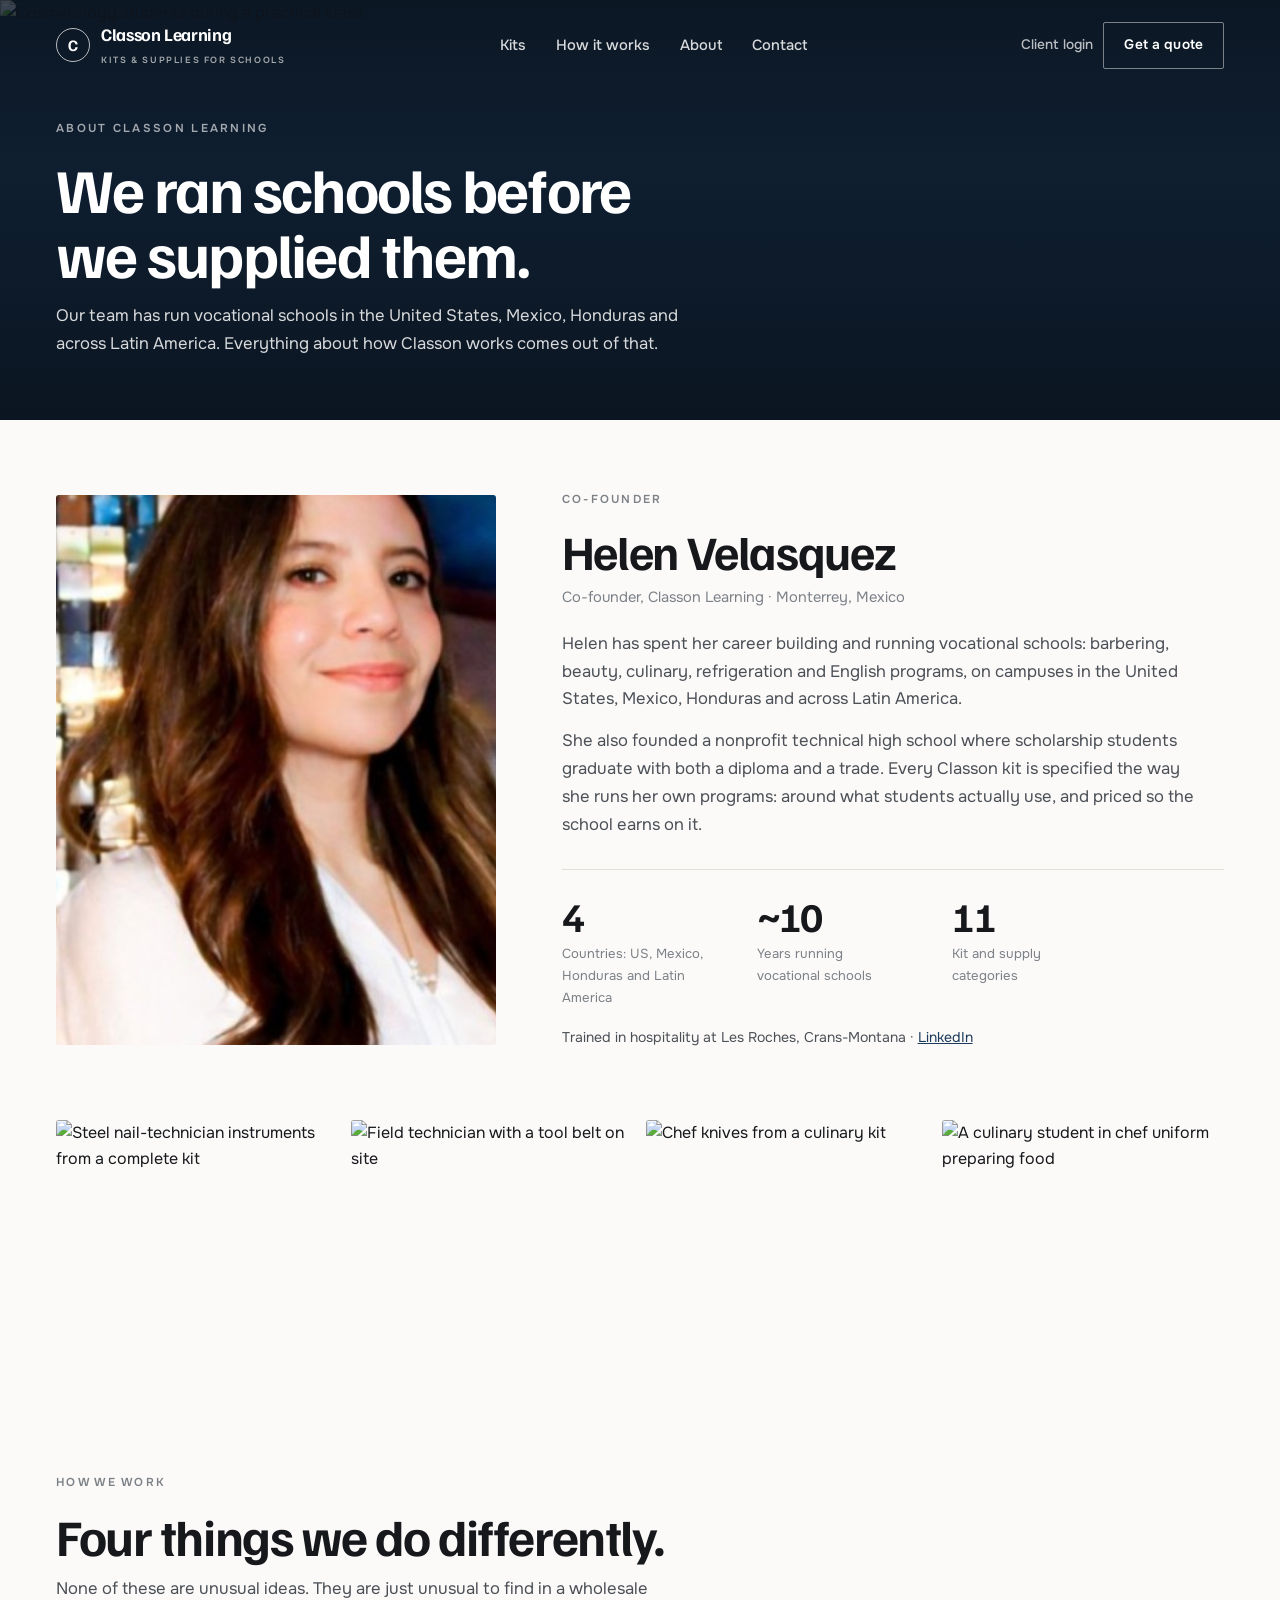
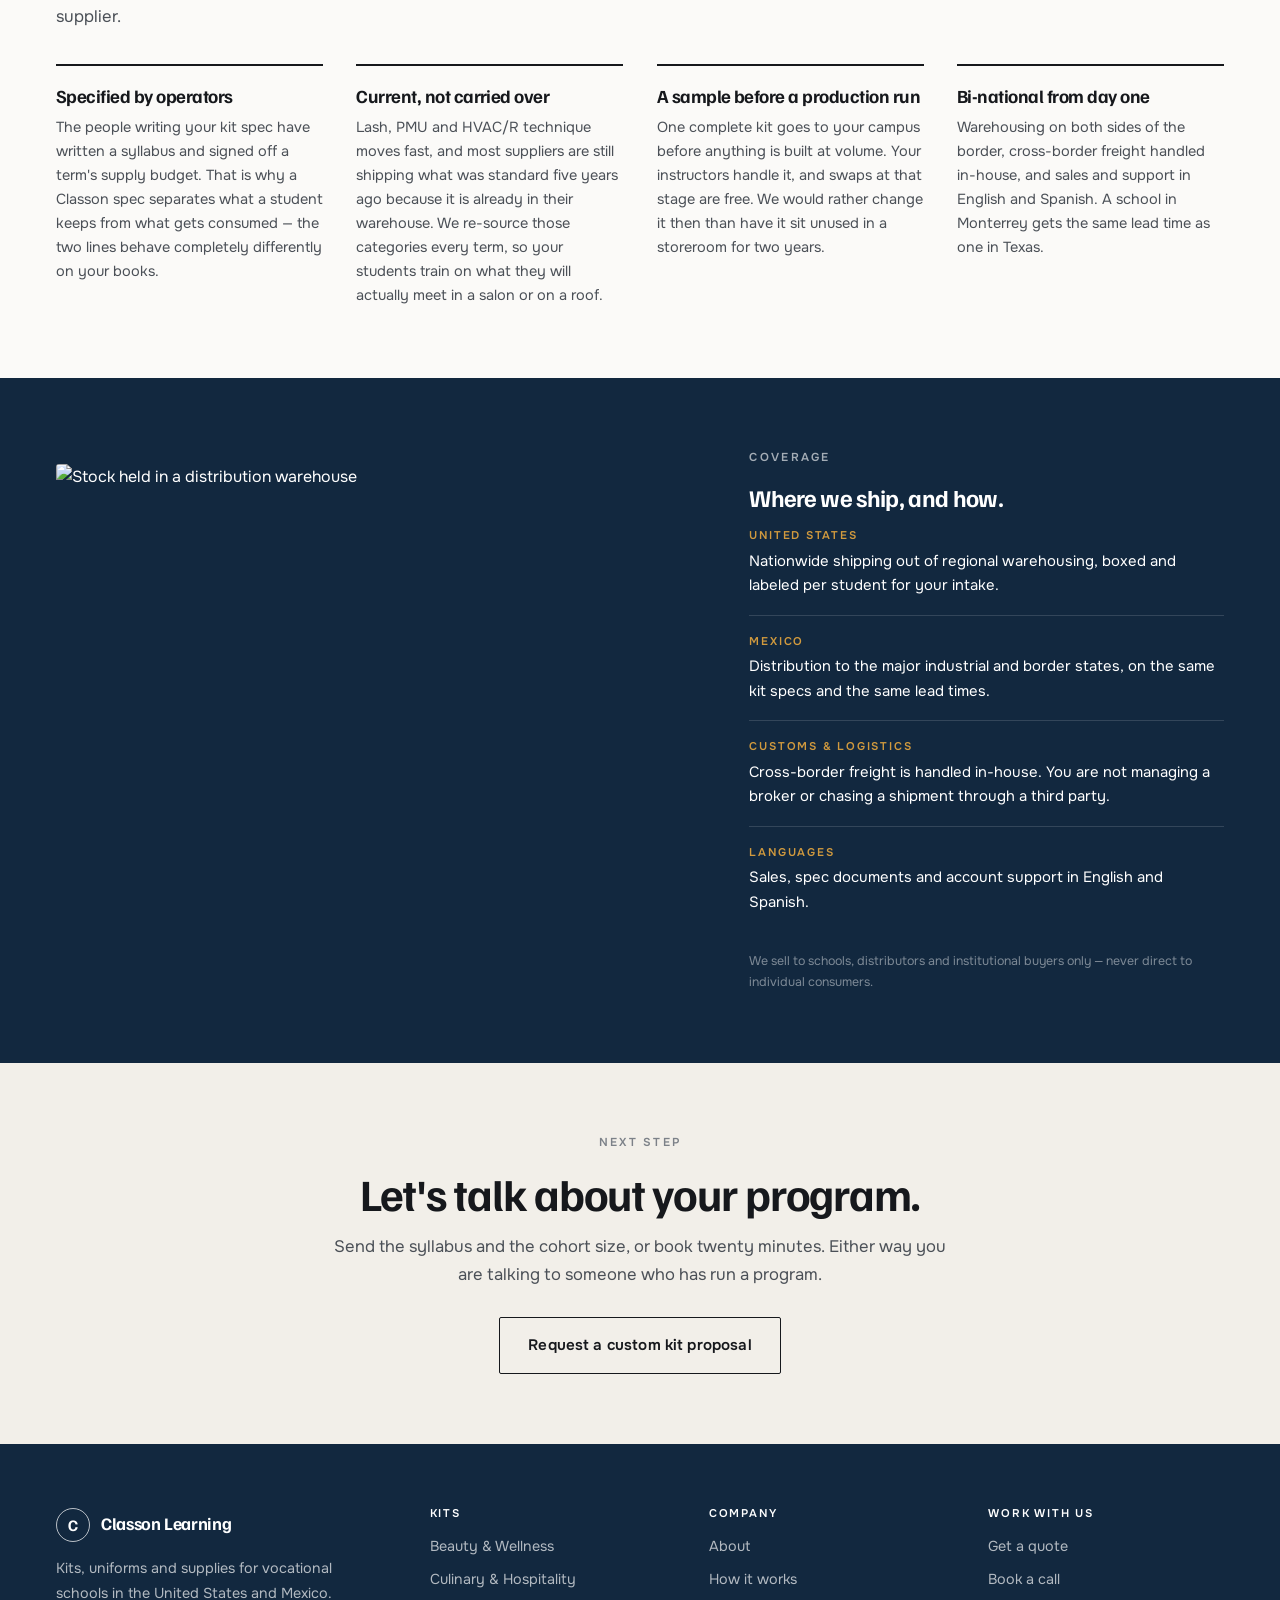
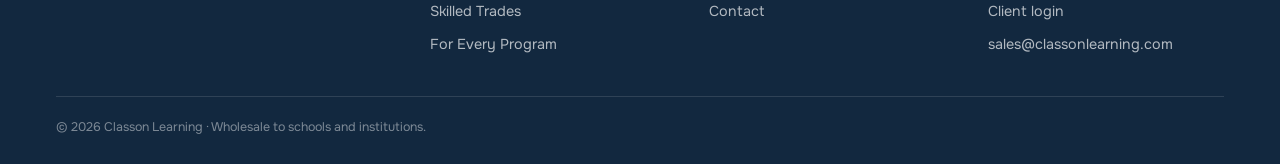
==== commit 45ccb674: "About: list the countries Helen has operated in Co-Authored-By: Claude Opus 5.5 <noreply@anthropic.c" ====
--- a/about.html
+++ b/about.html
@@ -50,7 +50,7 @@
   <div class="phead-in">
     <p class="eyebrow on-dark">About Classon Learning</p>
     <h1>We ran schools before we supplied them.</h1>
-    <p class="lede">Our team has run vocational schools in four countries. Everything about how Classon works comes out of that.</p>
+    <p class="lede">Our team has run vocational schools in the United States, Mexico, Honduras and across Latin America. Everything about how Classon works comes out of that.</p>
   </div>
 </section>
 
@@ -64,10 +64,10 @@
       <p class="eyebrow">Co-founder</p>
       <h2>Helen Velasquez</h2>
       <p class="founder-role">Co-founder, Classon Learning · Monterrey, Mexico</p>
-      <p class="lede">Helen has spent her career building and running vocational schools: barbering, beauty, culinary, refrigeration and English programs, on campuses across four countries.</p>
+      <p class="lede">Helen has spent her career building and running vocational schools: barbering, beauty, culinary, refrigeration and English programs, on campuses in the United States, Mexico, Honduras and across Latin America.</p>
       <p class="lede" style="margin-top:14px">She also founded a nonprofit technical high school where scholarship students graduate with both a diploma and a trade. Every Classon kit is specified the way she runs her own programs: around what students actually use, and priced so the school earns on it.</p>
       <div class="stats">
-        <div><strong>4</strong><span>Countries operated in, including the US</span></div>
+        <div><strong>4</strong><span>Countries: US, Mexico, Honduras and Latin America</span></div>
         <div><strong>~10</strong><span>Years running vocational schools</span></div>
         <div><strong>11</strong><span>Kit and supply categories</span></div>
       </div>
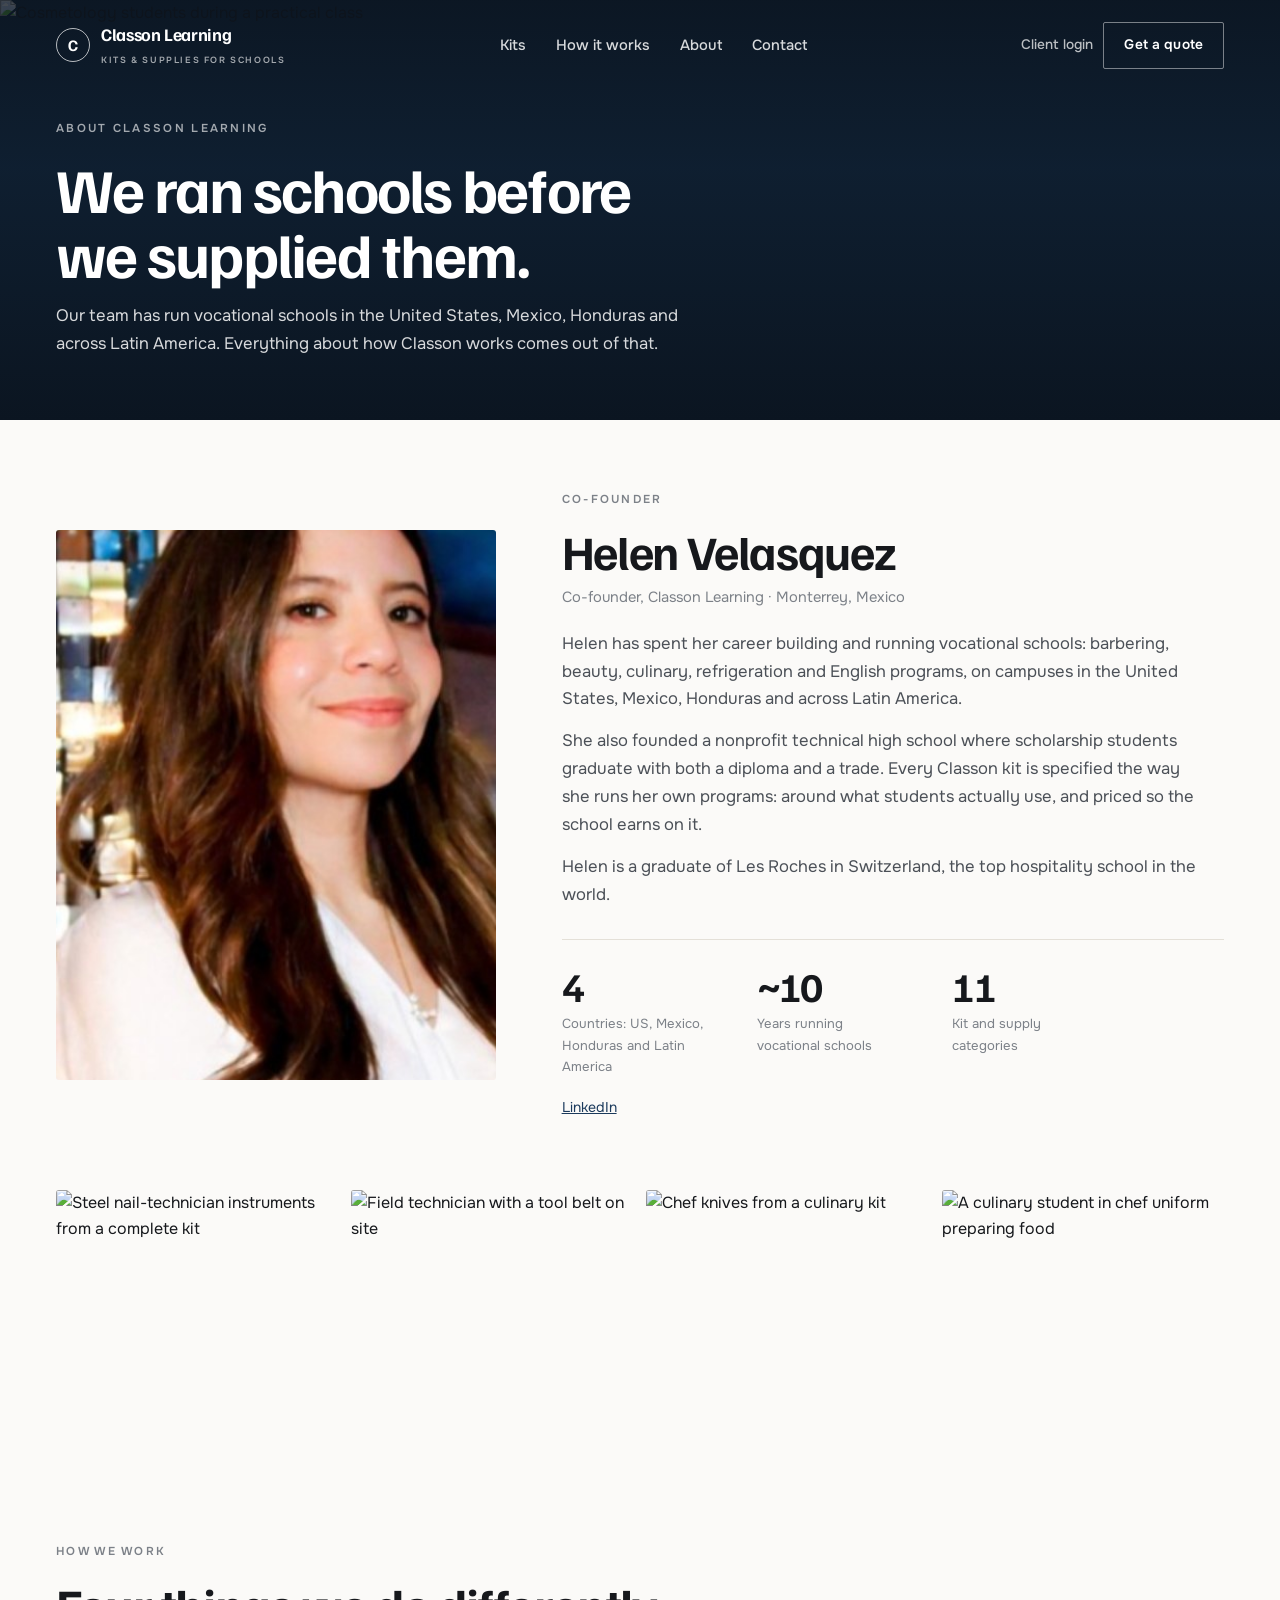
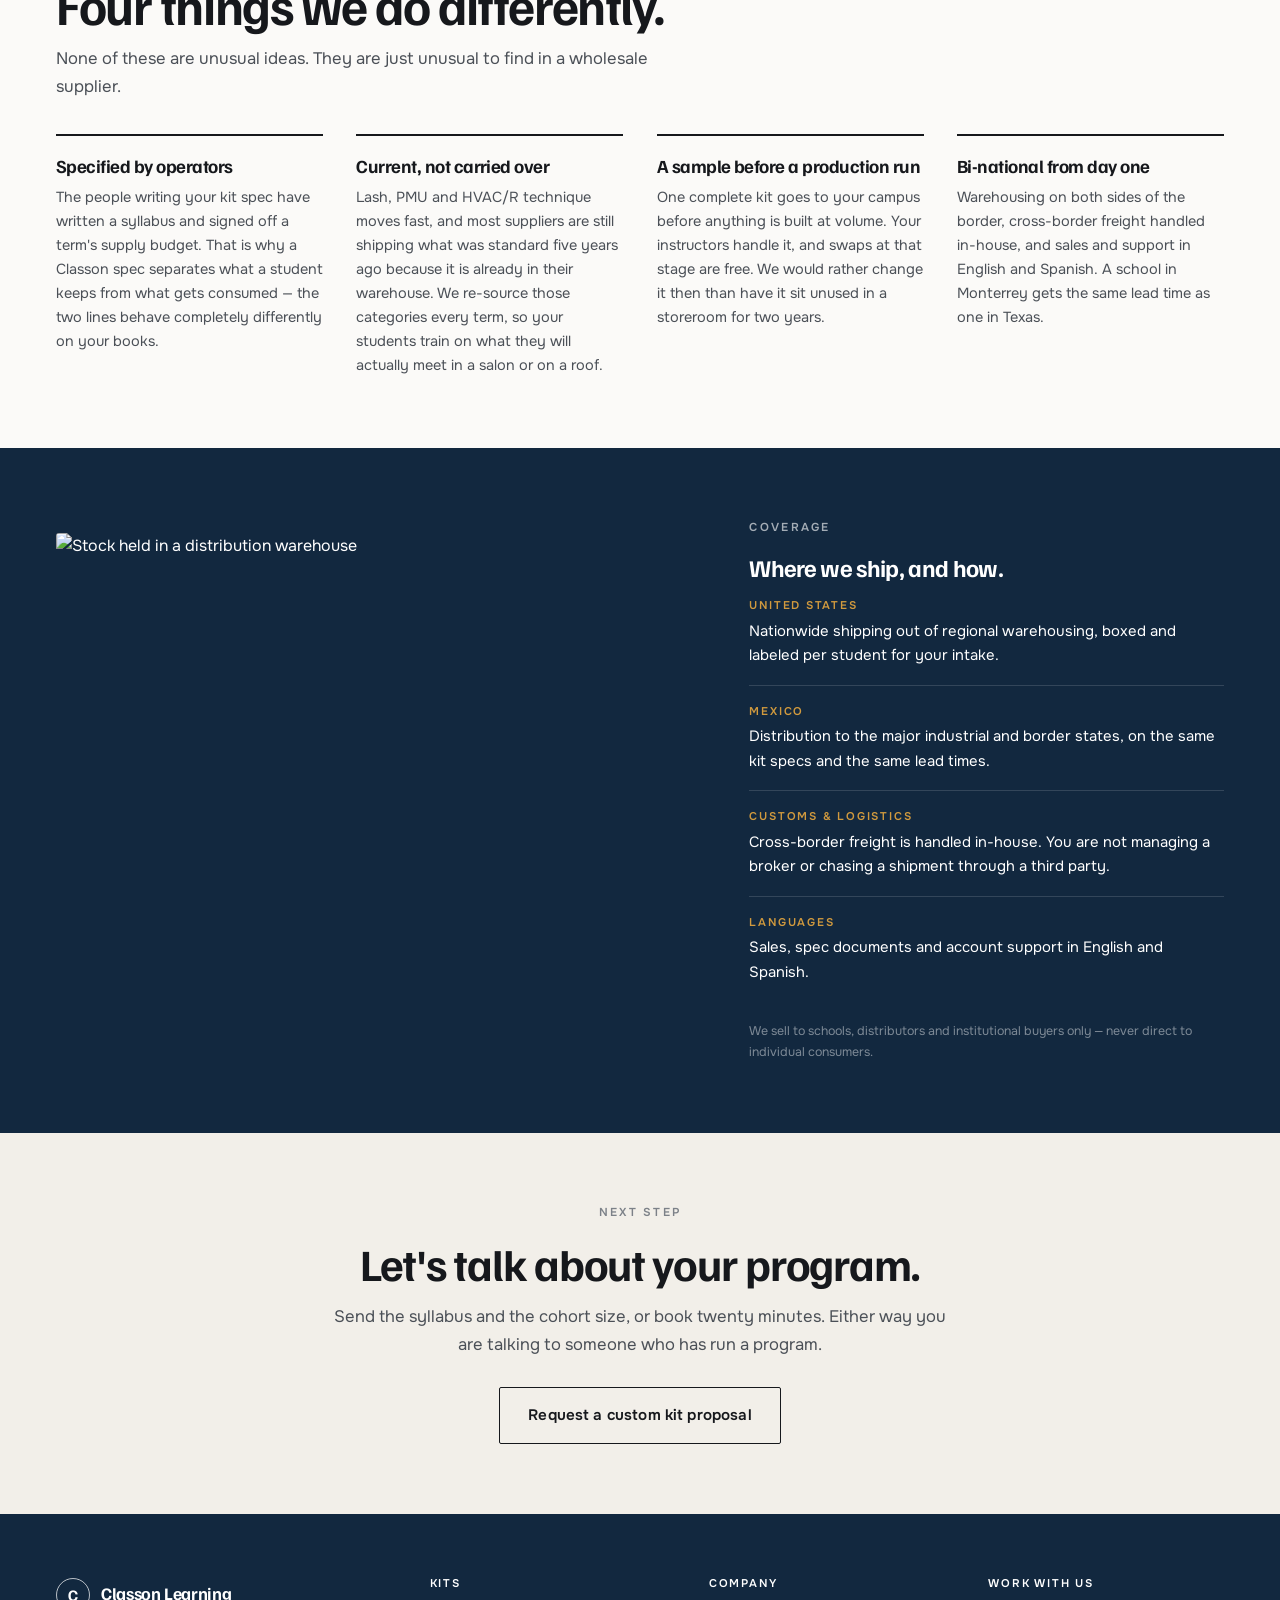
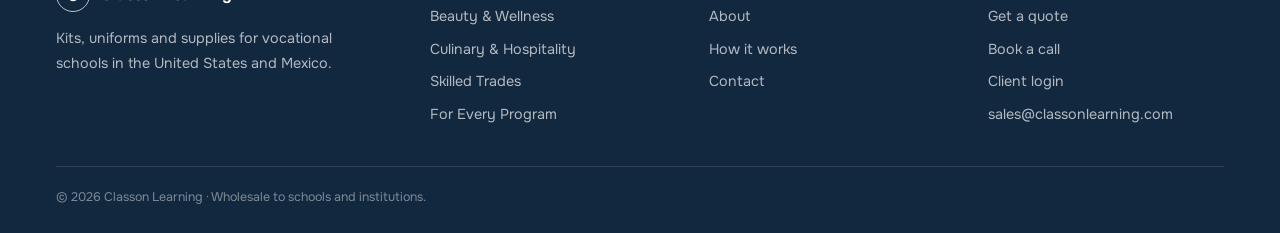
==== commit dfbd83e9: "About: Les Roches in Helen's bio text Co-Authored-By: Claude Opus 5.5 <noreply@anthropic.com>" ====
--- a/about.html
+++ b/about.html
@@ -66,12 +66,13 @@
       <p class="founder-role">Co-founder, Classon Learning · Monterrey, Mexico</p>
       <p class="lede">Helen has spent her career building and running vocational schools: barbering, beauty, culinary, refrigeration and English programs, on campuses in the United States, Mexico, Honduras and across Latin America.</p>
       <p class="lede" style="margin-top:14px">She also founded a nonprofit technical high school where scholarship students graduate with both a diploma and a trade. Every Classon kit is specified the way she runs her own programs: around what students actually use, and priced so the school earns on it.</p>
+      <p class="lede" style="margin-top:14px">Helen is a graduate of Les Roches in Switzerland, the top hospitality school in the world.</p>
       <div class="stats">
         <div><strong>4</strong><span>Countries: US, Mexico, Honduras and Latin America</span></div>
         <div><strong>~10</strong><span>Years running vocational schools</span></div>
         <div><strong>11</strong><span>Kit and supply categories</span></div>
       </div>
-      <p class="founder-links">Trained in hospitality at Les Roches, Crans-Montana · <a href="https://www.linkedin.com/in/helen-velasquez-5212841b0/" target="_blank" rel="noopener">LinkedIn</a></p>
+      <p class="founder-links"><a href="https://www.linkedin.com/in/helen-velasquez-5212841b0/" target="_blank" rel="noopener">LinkedIn</a></p>
     </div>
   </div>
 </section>
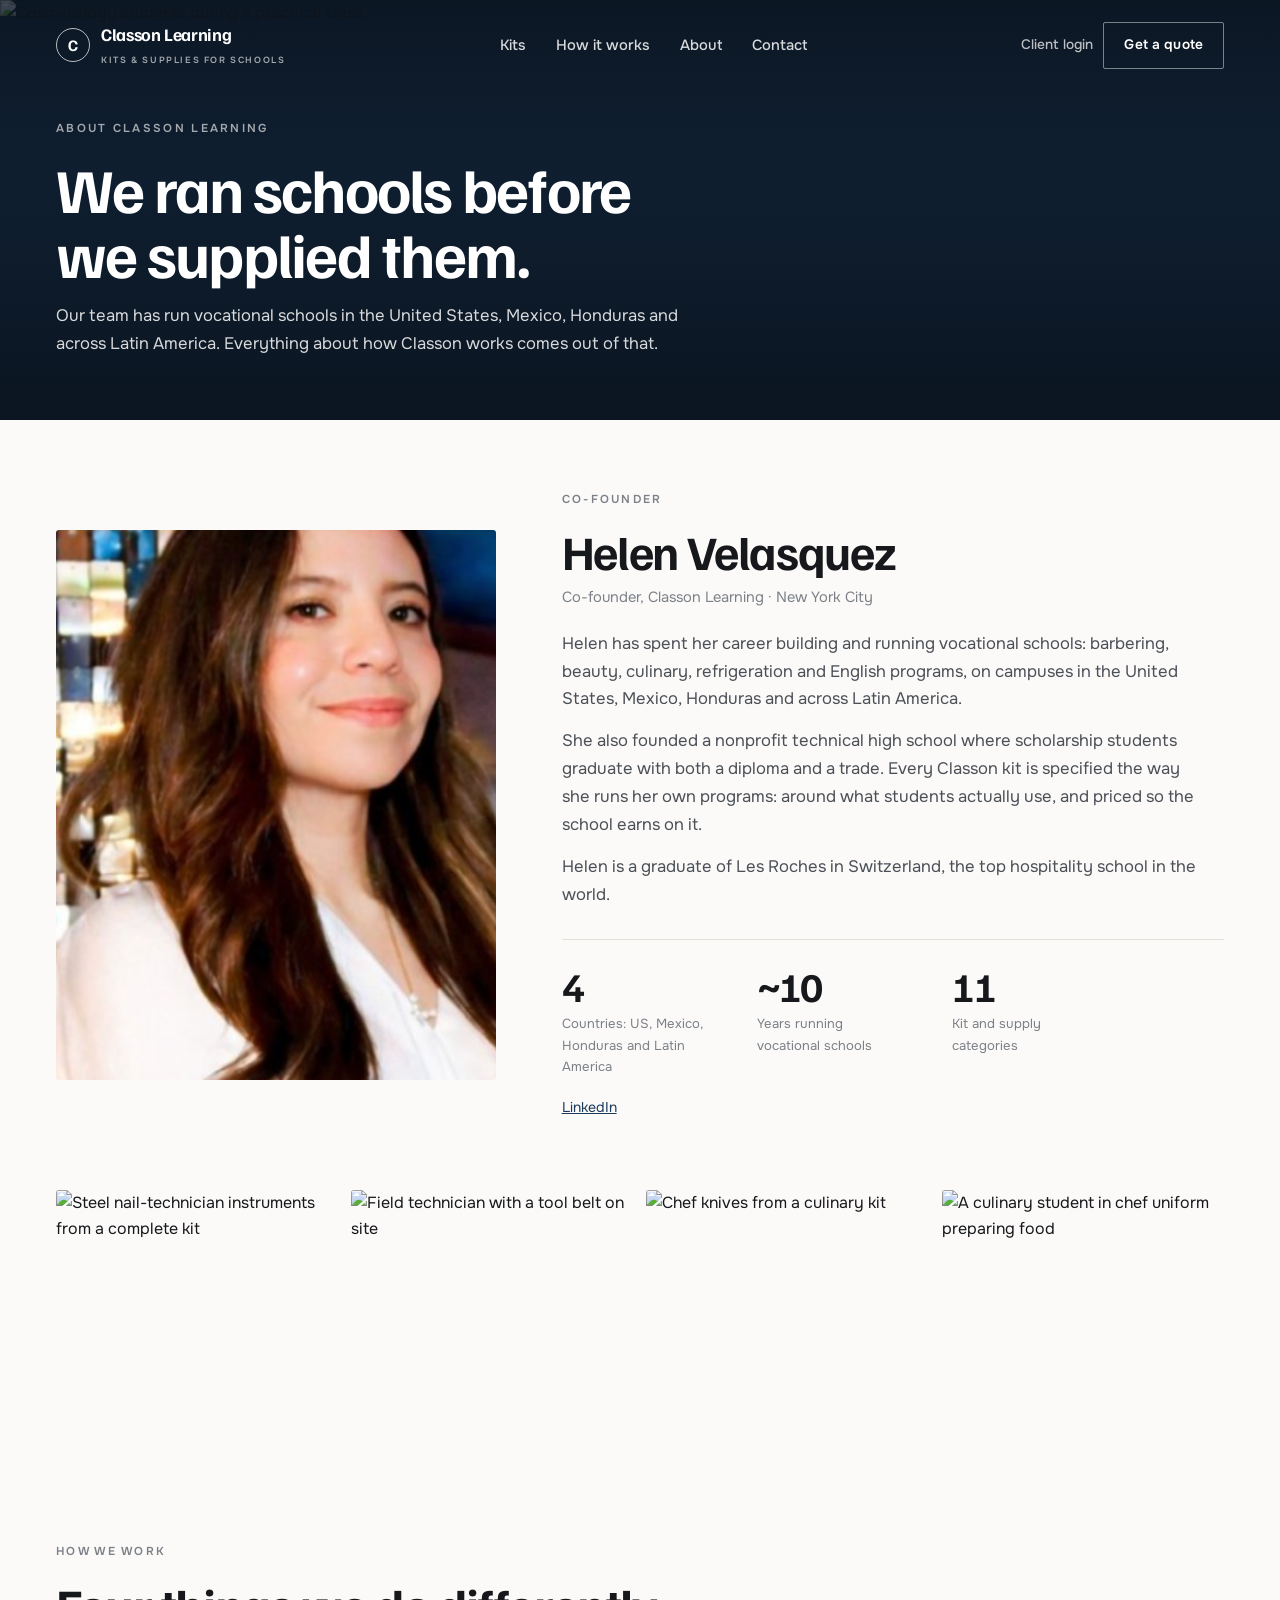
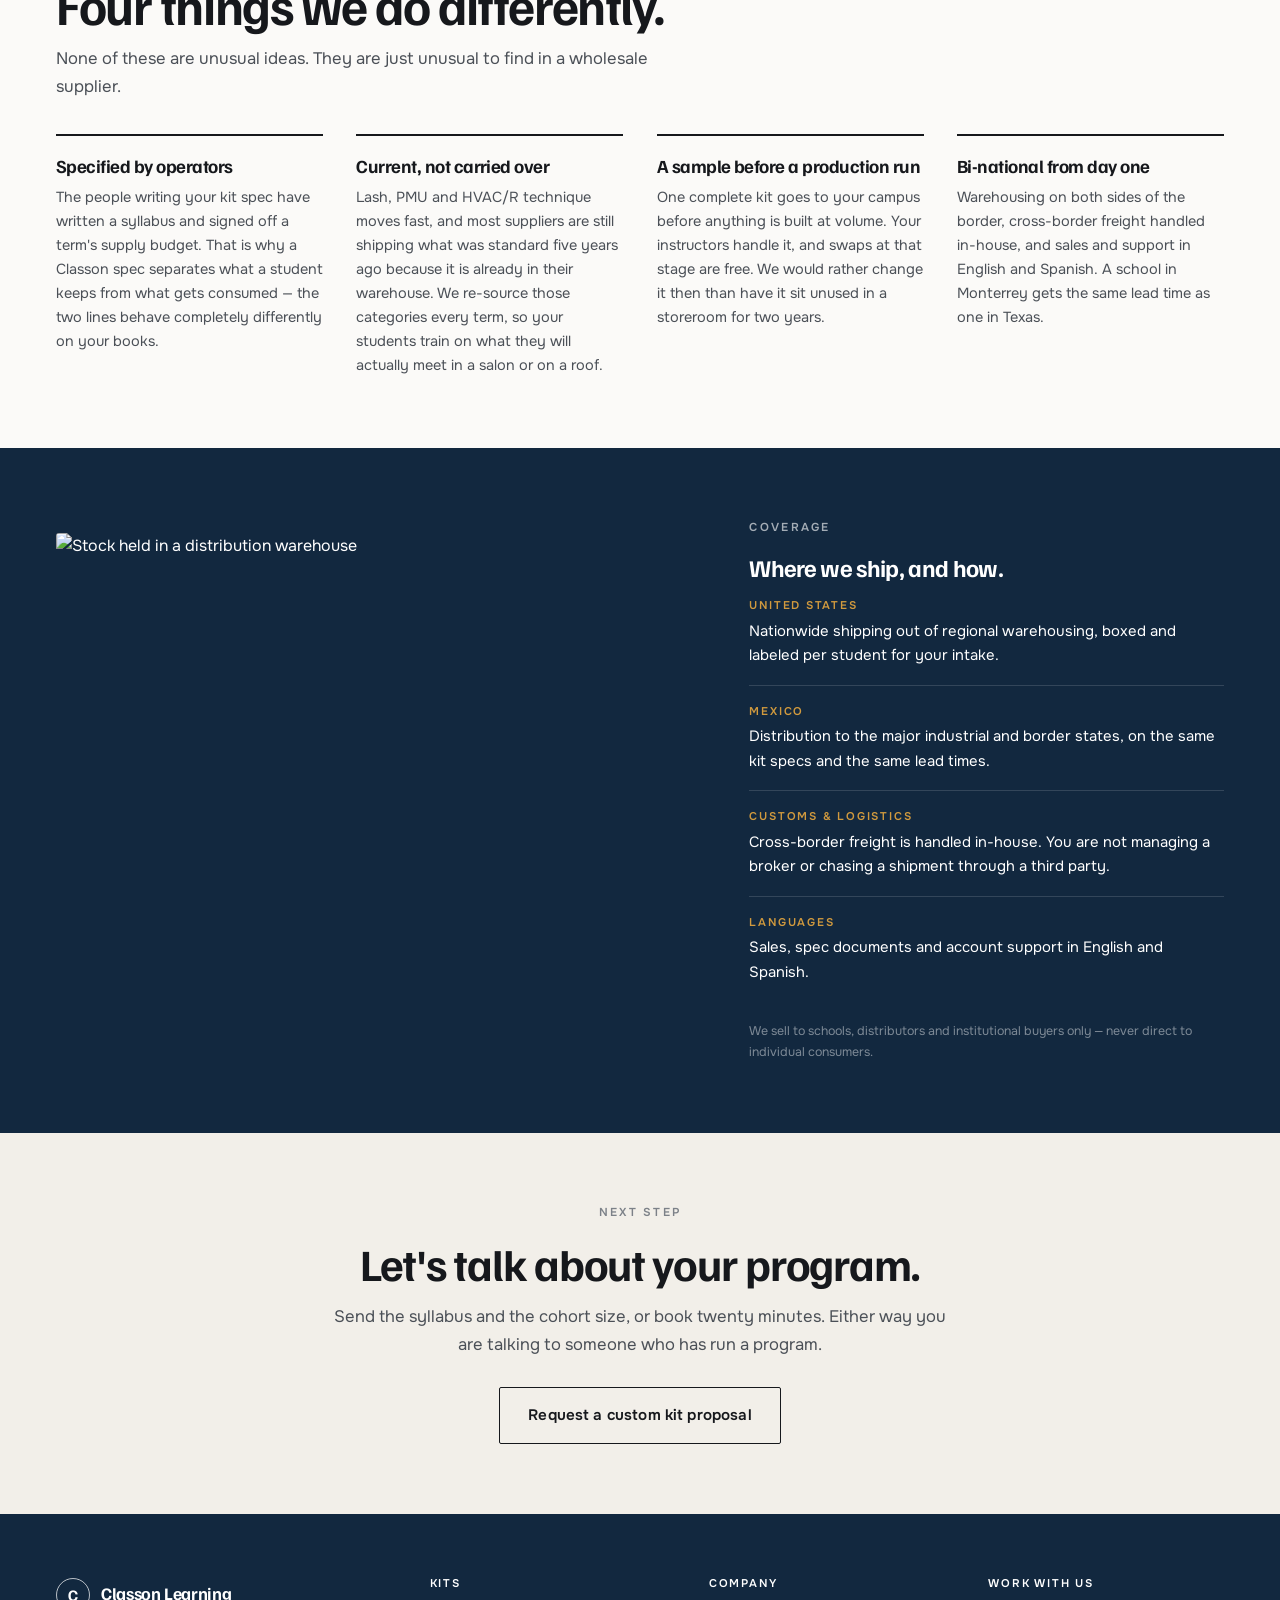
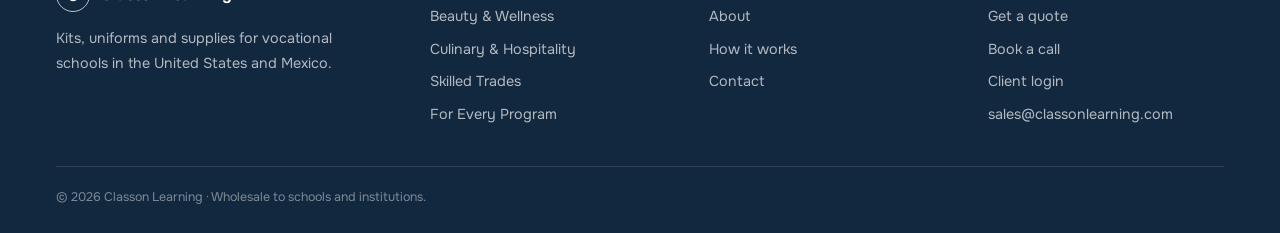
==== commit 80da4b66: "About: Helen is based in New York City Co-Authored-By: Claude Opus 5.5 <noreply@anthropic.com>" ====
--- a/about.html
+++ b/about.html
@@ -63,7 +63,7 @@
     <div>
       <p class="eyebrow">Co-founder</p>
       <h2>Helen Velasquez</h2>
-      <p class="founder-role">Co-founder, Classon Learning · Monterrey, Mexico</p>
+      <p class="founder-role">Co-founder, Classon Learning · New York City</p>
       <p class="lede">Helen has spent her career building and running vocational schools: barbering, beauty, culinary, refrigeration and English programs, on campuses in the United States, Mexico, Honduras and across Latin America.</p>
       <p class="lede" style="margin-top:14px">She also founded a nonprofit technical high school where scholarship students graduate with both a diploma and a trade. Every Classon kit is specified the way she runs her own programs: around what students actually use, and priced so the school earns on it.</p>
       <p class="lede" style="margin-top:14px">Helen is a graduate of Les Roches in Switzerland, the top hospitality school in the world.</p>
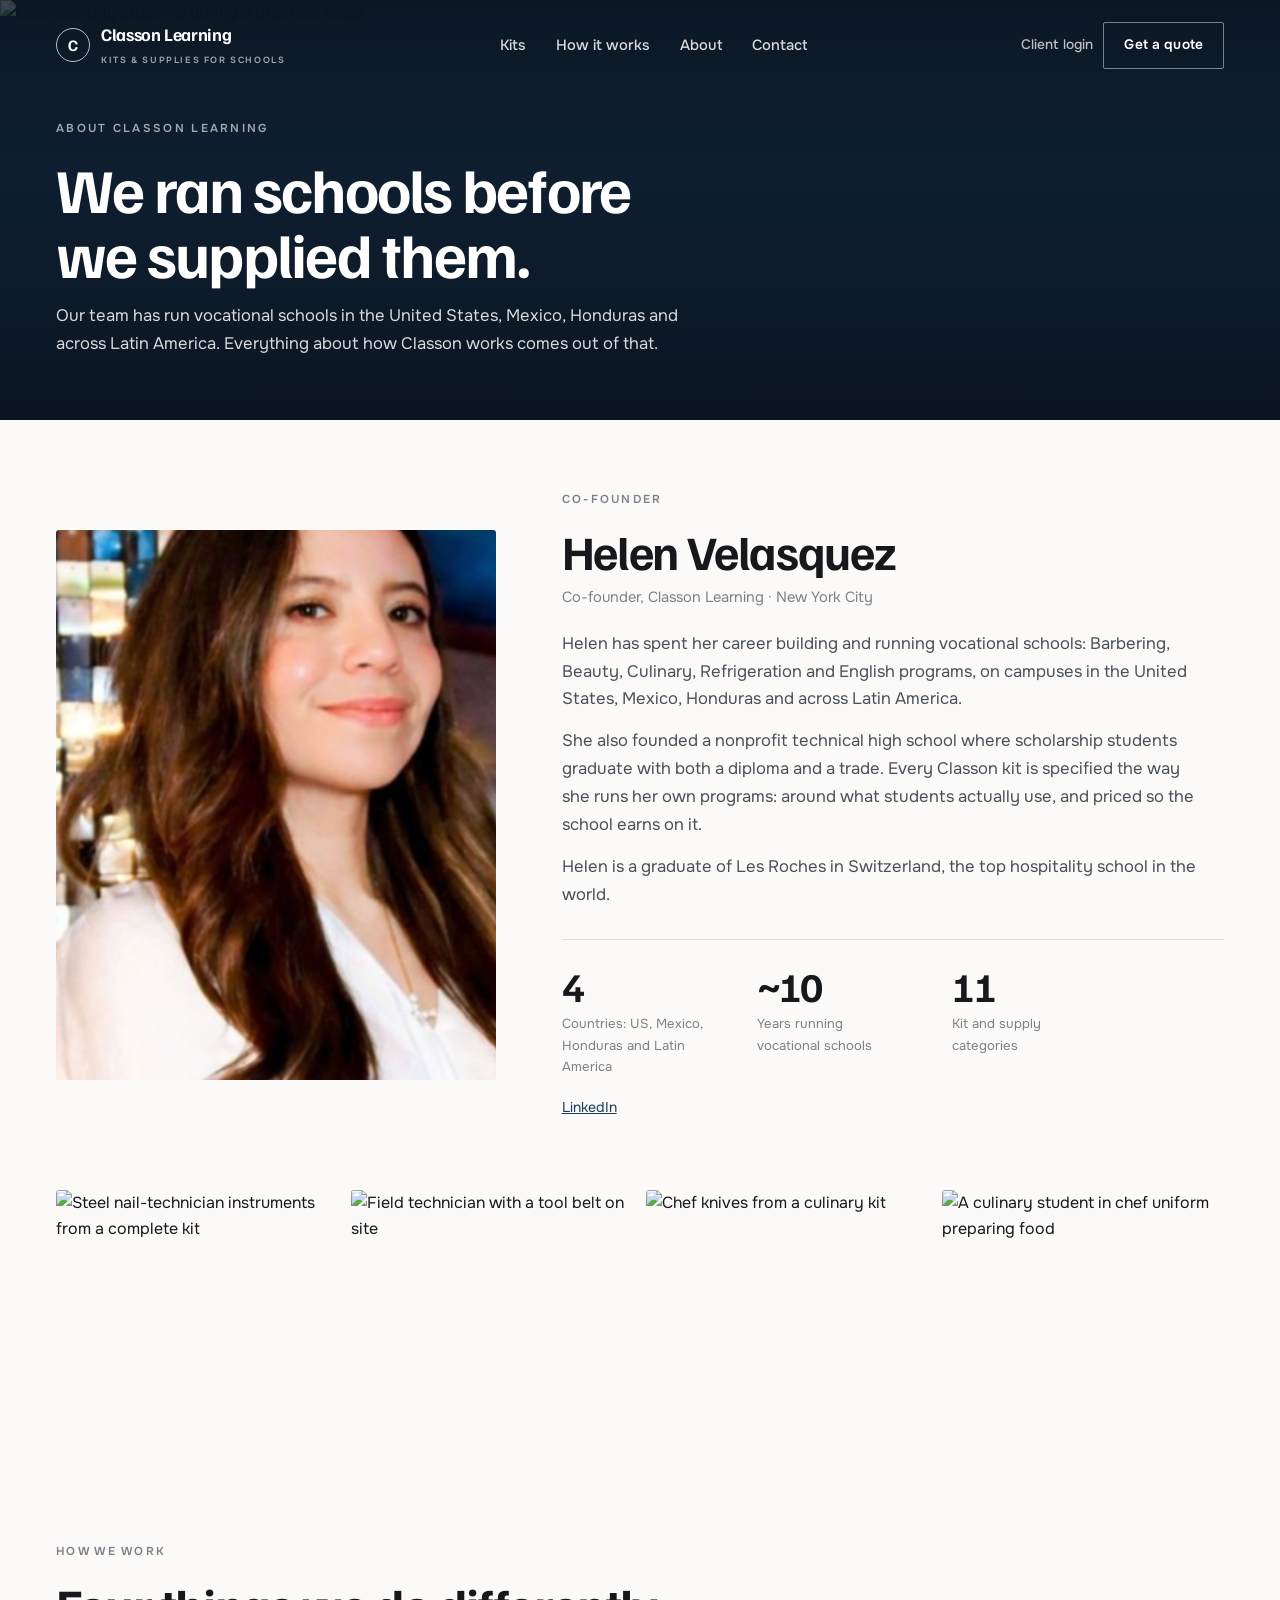
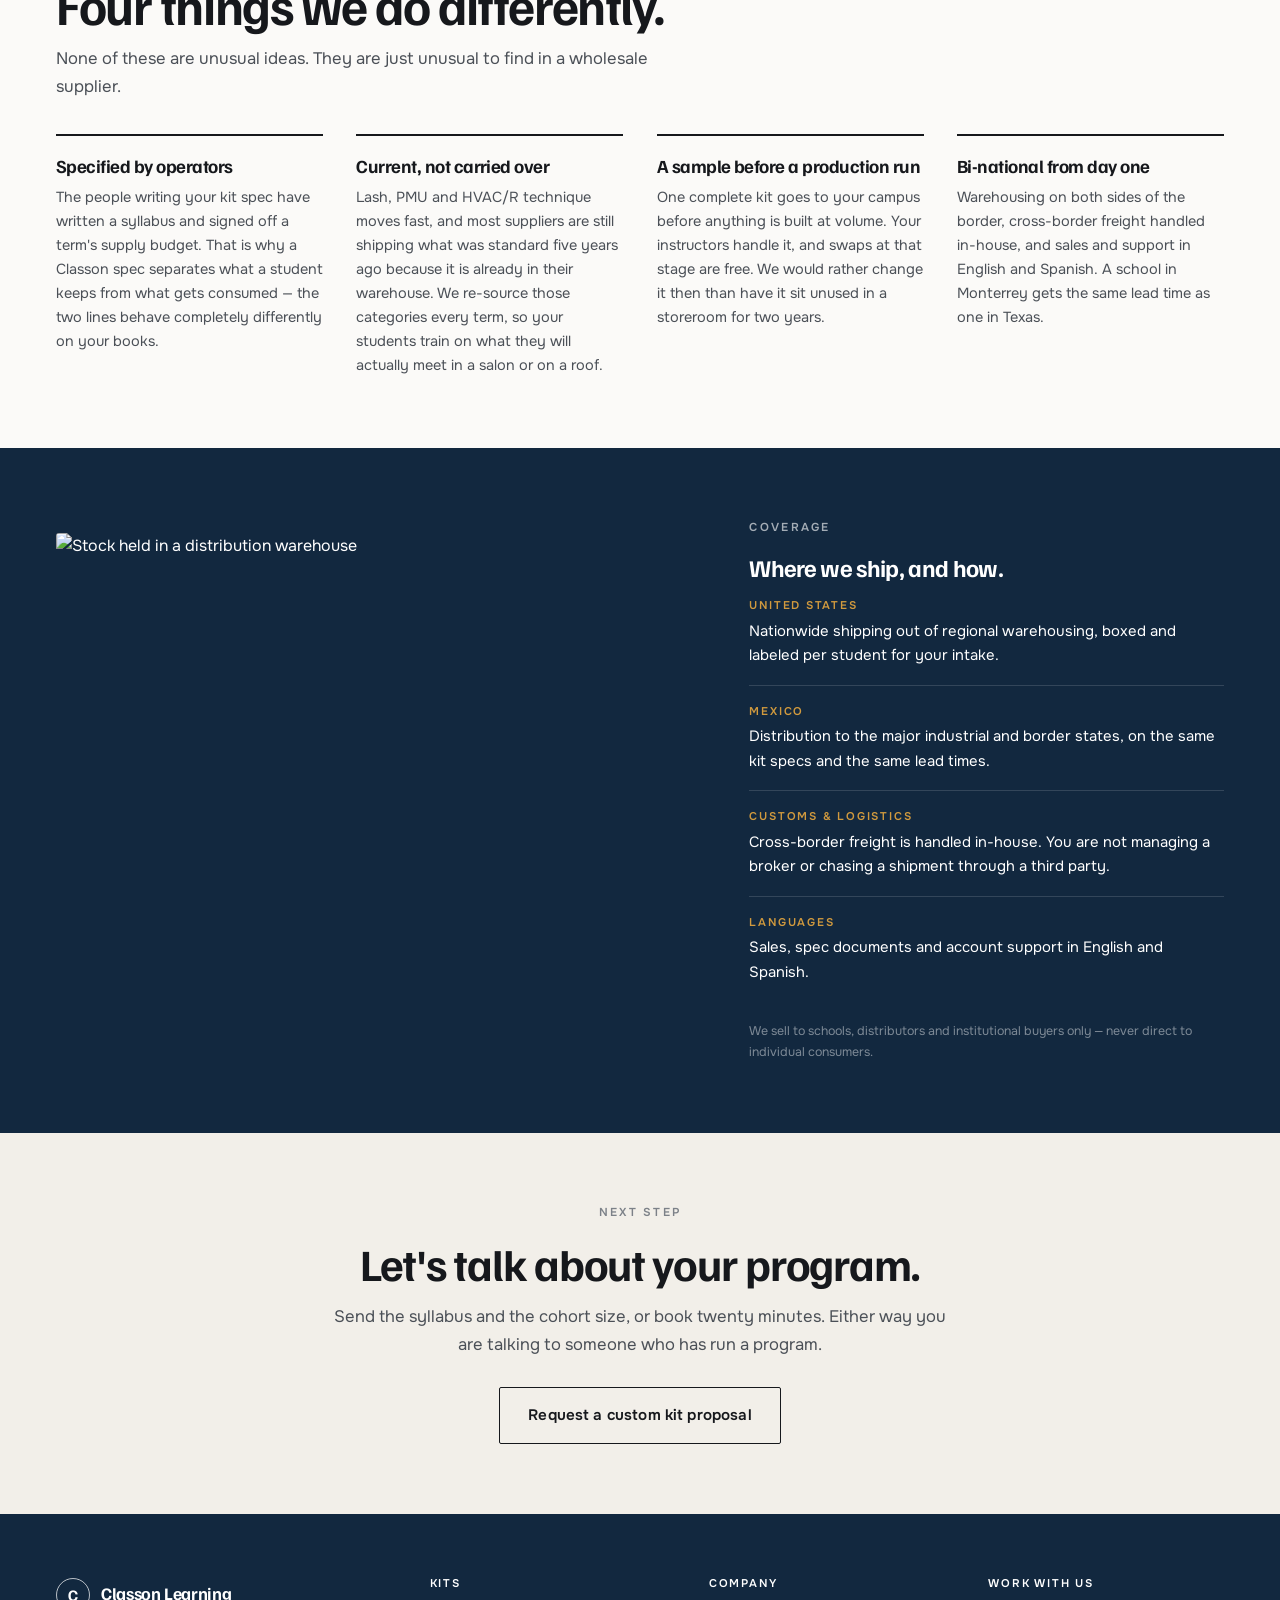
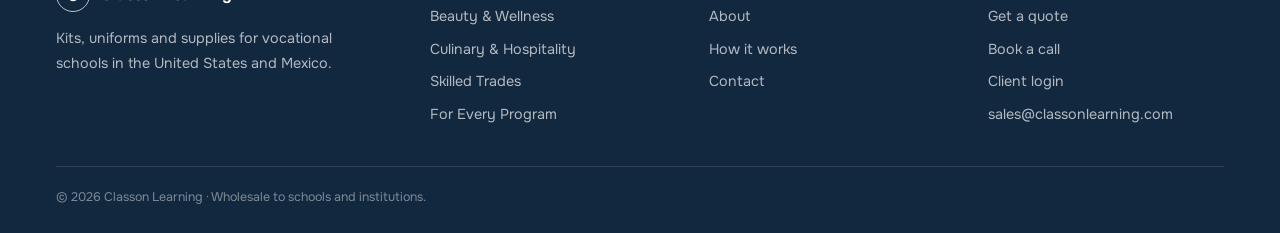
==== commit 76be6286: "Title Case course names in running text Co-Authored-By: Claude Opus 5.5 <noreply@anthropic.com>" ====
--- a/about.html
+++ b/about.html
@@ -4,7 +4,7 @@
 <meta charset="UTF-8">
 <meta name="viewport" content="width=device-width, initial-scale=1.0">
 <title>Classon Learning | Operators First</title>
-<meta name="description" content="We ran trade and vocational schools for almost ten years before we supplied one. That is why Classon kits are specified around a school's margin, not a supplier's catalog.">
+<meta name="description" content="We ran Skilled Trades and vocational schools for almost ten years before we supplied one. That is why Classon kits are specified around a school's margin, not a supplier's catalog.">
 <link rel="icon" type="image/png" sizes="32x32" href="img/favicon-32.png">
 <link rel="apple-touch-icon" href="img/apple-touch-icon.png">
 <link rel="preconnect" href="https://fonts.googleapis.com">
@@ -44,6 +44,7 @@
 
 
 
+
 <section class="phead">
   <img src="https://images.unsplash.com/photo-1559599101-f09722fb4948?auto=format&fit=crop&w=2000&q=70"
        alt="Cosmetology students during a practical class">
@@ -64,7 +65,7 @@
       <p class="eyebrow">Co-founder</p>
       <h2>Helen Velasquez</h2>
       <p class="founder-role">Co-founder, Classon Learning · New York City</p>
-      <p class="lede">Helen has spent her career building and running vocational schools: barbering, beauty, culinary, refrigeration and English programs, on campuses in the United States, Mexico, Honduras and across Latin America.</p>
+      <p class="lede">Helen has spent her career building and running vocational schools: Barbering, Beauty, Culinary, Refrigeration and English programs, on campuses in the United States, Mexico, Honduras and across Latin America.</p>
       <p class="lede" style="margin-top:14px">She also founded a nonprofit technical high school where scholarship students graduate with both a diploma and a trade. Every Classon kit is specified the way she runs her own programs: around what students actually use, and priced so the school earns on it.</p>
       <p class="lede" style="margin-top:14px">Helen is a graduate of Les Roches in Switzerland, the top hospitality school in the world.</p>
       <div class="stats">
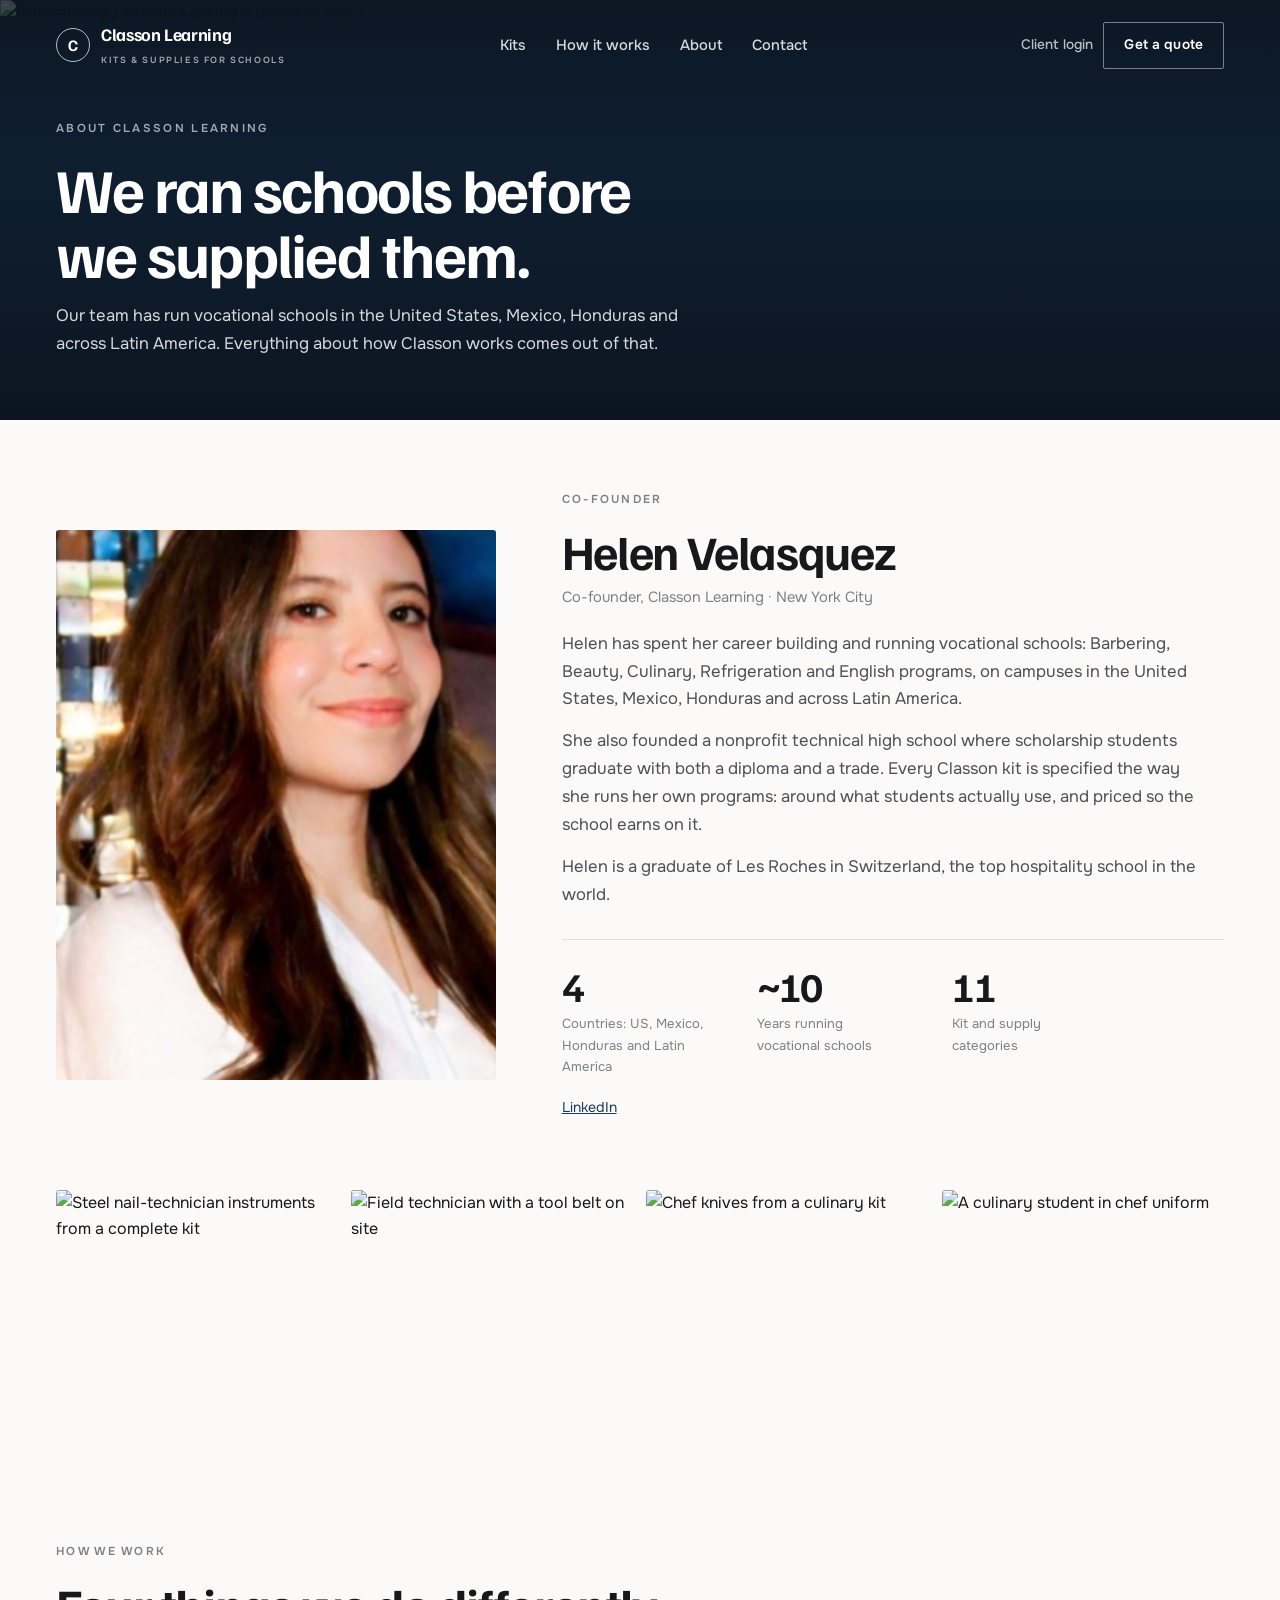
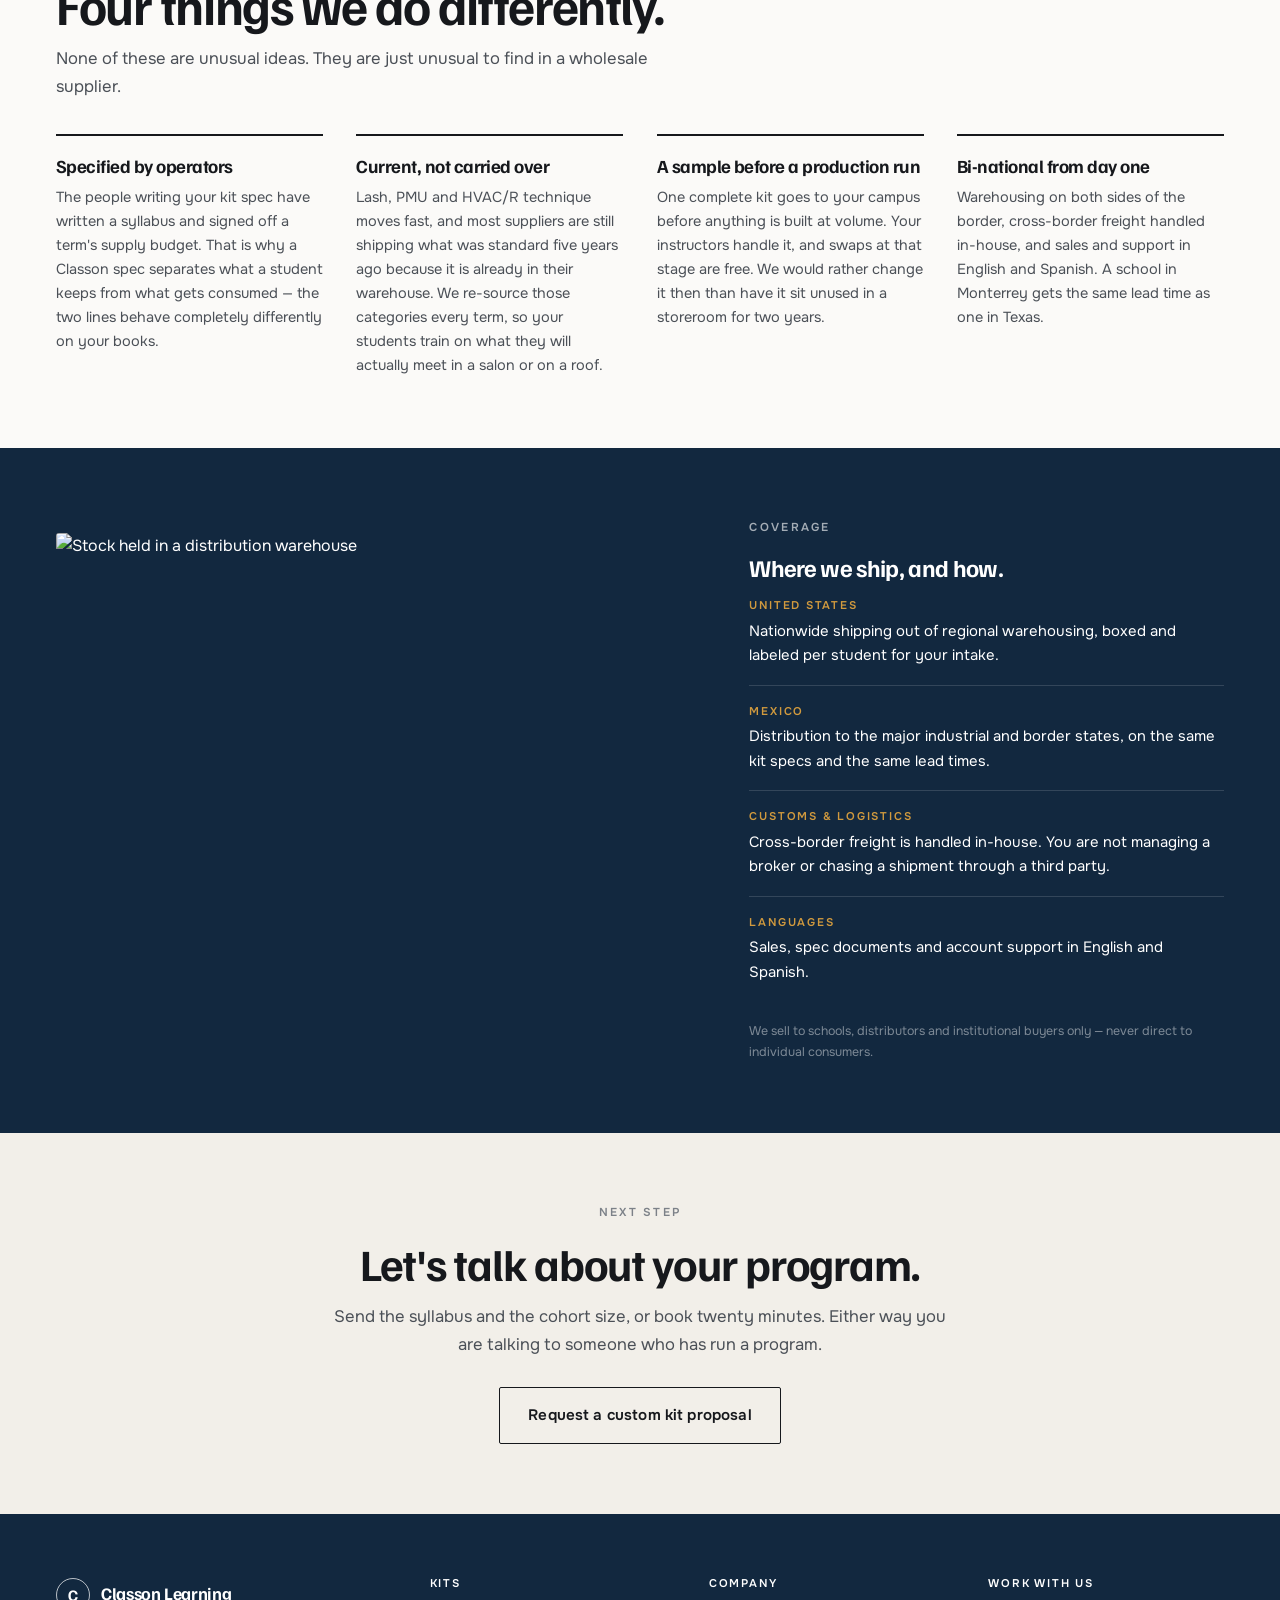
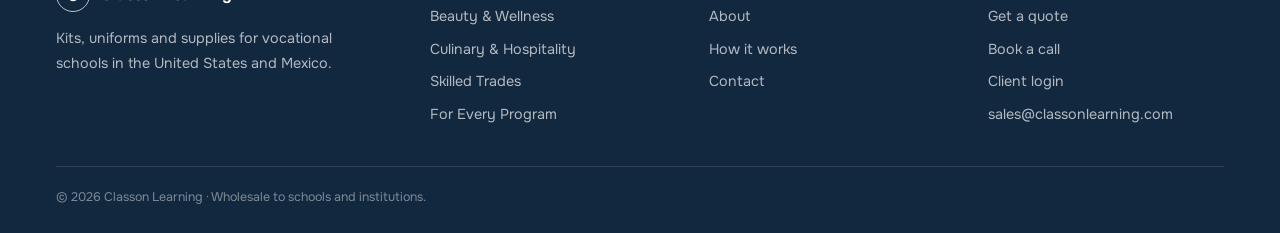
==== commit 5c801c37: "Better culinary and pastry photos on the kits page Co-Authored-By: Claude Opus 5.5 <noreply@anthropi" ====
--- a/about.html
+++ b/about.html
@@ -45,6 +45,7 @@
 
 
 
+
 <section class="phead">
   <img src="https://images.unsplash.com/photo-1559599101-f09722fb4948?auto=format&fit=crop&w=2000&q=70"
        alt="Cosmetology students during a practical class">
@@ -84,7 +85,7 @@
     <img loading="lazy" src="https://images.unsplash.com/photo-1775500835259-d3b3f6d6e2f2?auto=format&fit=crop&w=700&q=70" alt="Steel nail-technician instruments from a complete kit">
     <img loading="lazy" src="https://images.unsplash.com/photo-1625148230889-8195e85aae6b?auto=format&fit=crop&w=700&q=70" alt="Field technician with a tool belt on site">
     <img loading="lazy" src="https://images.unsplash.com/photo-1778070798261-0c887a3468e3?auto=format&fit=crop&w=700&q=70" alt="Chef knives from a culinary kit">
-    <img loading="lazy" src="https://images.unsplash.com/photo-1709837167719-1ff90bdbbac5?auto=format&fit=crop&w=700&q=70" alt="A culinary student in chef uniform preparing food">
+    <img loading="lazy" src="https://images.unsplash.com/photo-1731576089290-e6230a18dcb4?auto=format&fit=crop&w=700&q=70" alt="A culinary student in chef uniform">
   </div>
 </div>
 
